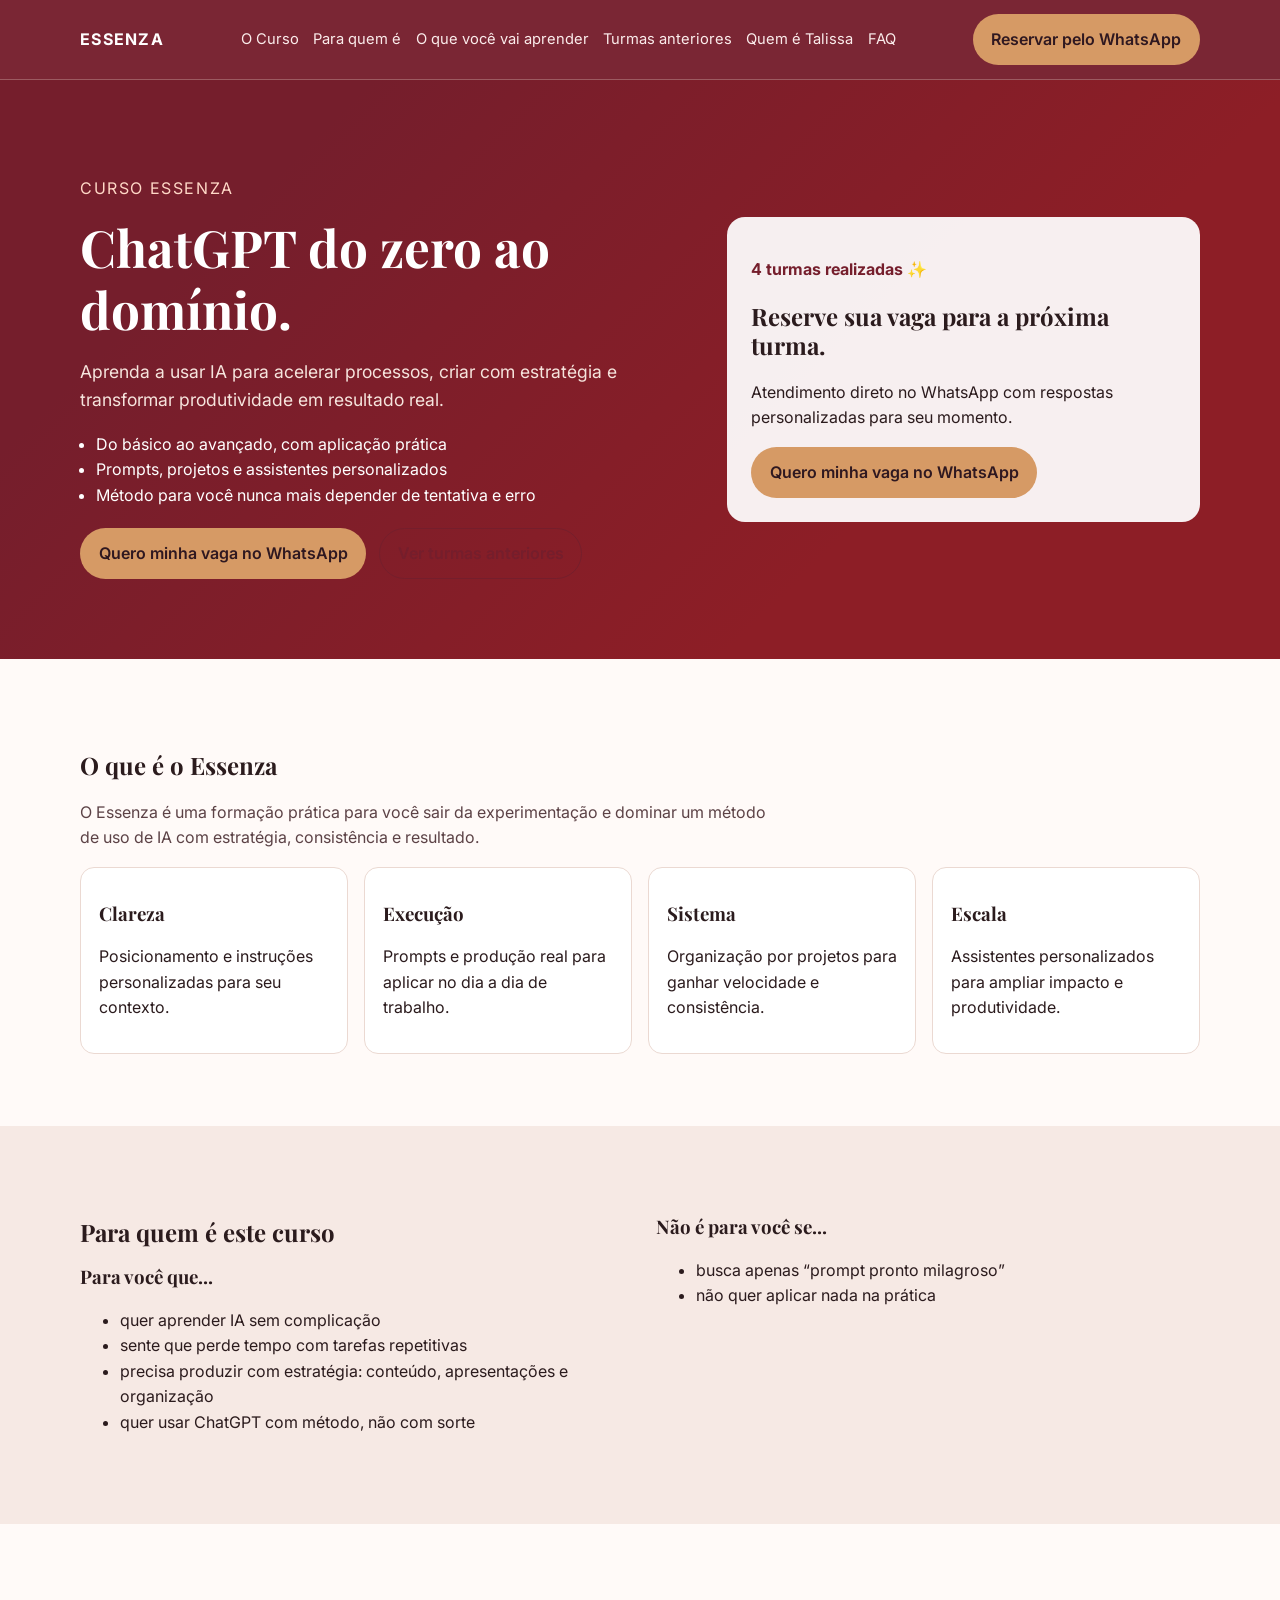
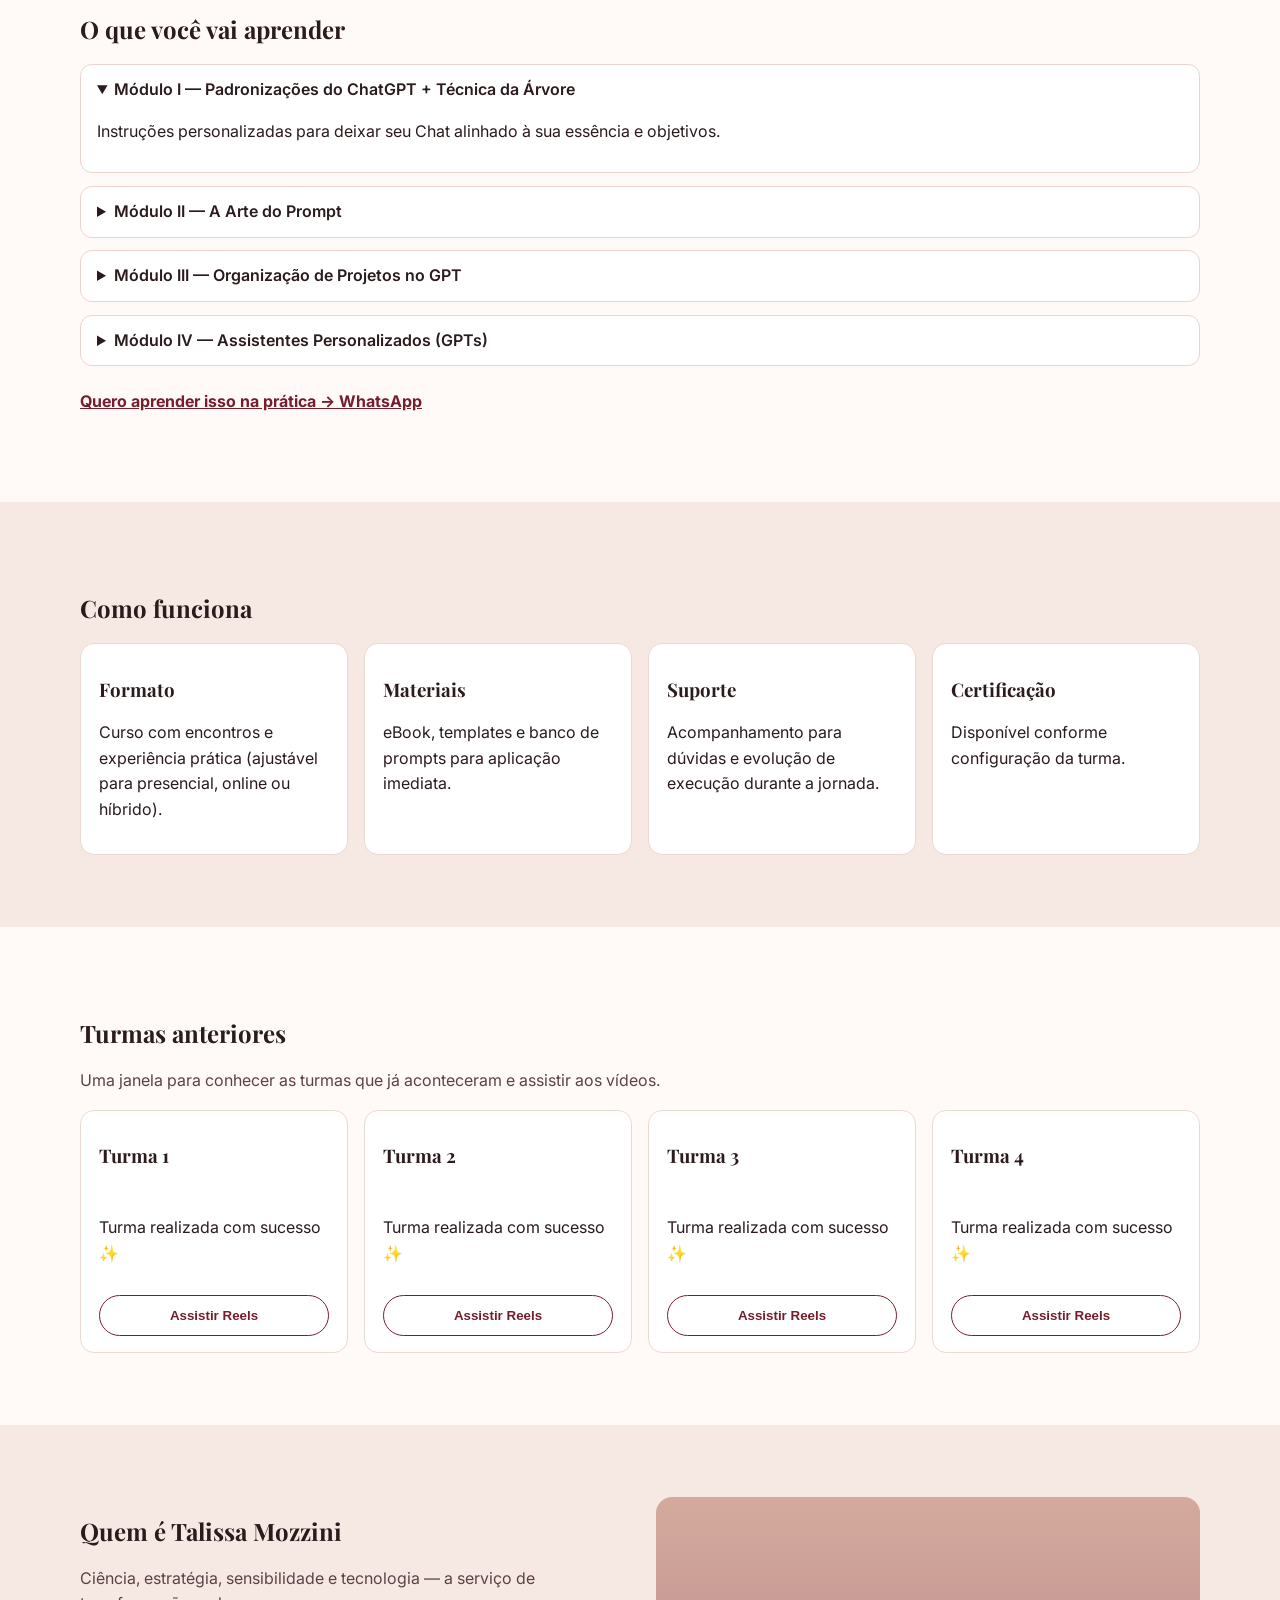
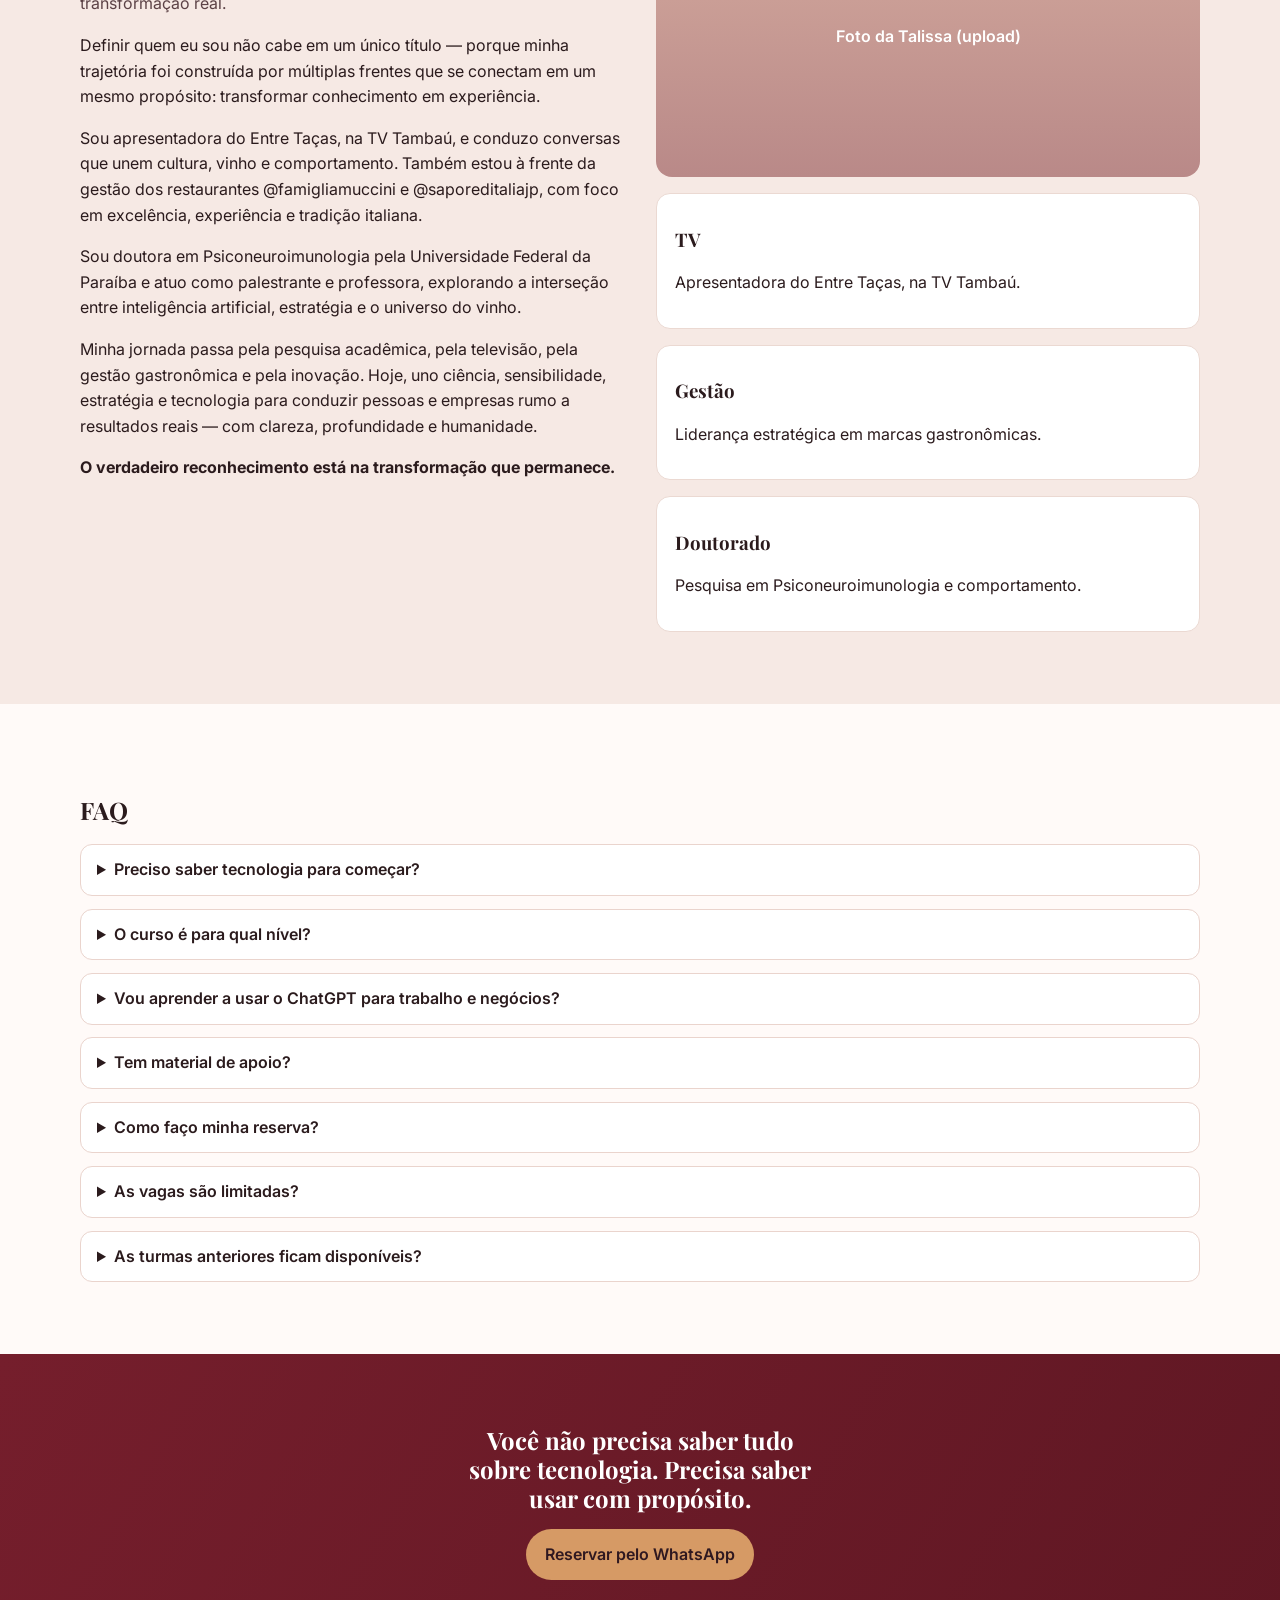
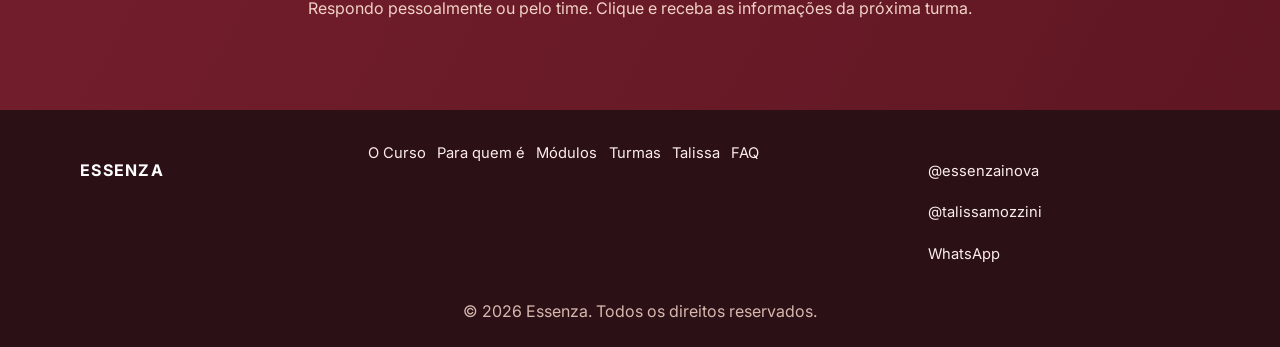
==== index.html @ c9b48395 "Create Essenza high-conversion landing page" ====
<!doctype html>
<html lang="pt-BR">
  <head>
    <meta charset="UTF-8" />
    <meta name="viewport" content="width=device-width, initial-scale=1.0" />
    <title>Curso Essenza | ChatGPT do zero ao domínio</title>
    <meta
      name="description"
      content="Aprenda ChatGPT do zero ao avançado com método Essenza: estratégia, processos e aplicação real. Reserve sua vaga pelo WhatsApp."
    />
    <meta property="og:title" content="Curso Essenza | ChatGPT do zero ao domínio" />
    <meta
      property="og:description"
      content="IA com método, estratégia e aplicação prática para produtividade real. Garanta sua vaga no WhatsApp."
    />
    <meta property="og:type" content="website" />
    <meta property="og:image" content="https://images.unsplash.com/photo-1455390582262-044cdead277a" />
    <meta property="og:locale" content="pt_BR" />
    <link rel="preconnect" href="https://fonts.googleapis.com" />
    <link rel="preconnect" href="https://fonts.gstatic.com" crossorigin />
    <link
      href="https://fonts.googleapis.com/css2?family=Inter:wght@400;500;600;700&family=Playfair+Display:wght@600;700&display=swap"
      rel="stylesheet"
    />
    <link rel="stylesheet" href="styles.css" />
    <script type="application/ld+json">
      {
        "@context": "https://schema.org",
        "@type": "FAQPage",
        "mainEntity": [
          {
            "@type": "Question",
            "name": "Preciso saber tecnologia para começar?",
            "acceptedAnswer": {
              "@type": "Answer",
              "text": "Não. O curso começa do zero e avança com método para quem quer aplicar IA com clareza."
            }
          },
          {
            "@type": "Question",
            "name": "O curso é para qual nível?",
            "acceptedAnswer": {
              "@type": "Answer",
              "text": "Do iniciante ao avançado. O foco é dominar processos de trabalho com ChatGPT e IA."
            }
          },
          {
            "@type": "Question",
            "name": "Vou aprender a usar o ChatGPT para trabalho e negócios?",
            "acceptedAnswer": {
              "@type": "Answer",
              "text": "Sim. Os módulos trazem aplicações práticas para produtividade, estratégia, organização e execução."
            }
          },
          {
            "@type": "Question",
            "name": "Tem material de apoio?",
            "acceptedAnswer": {
              "@type": "Answer",
              "text": "Sim. O curso inclui materiais como eBook, templates e banco de prompts (conforme edição da turma)."
            }
          },
          {
            "@type": "Question",
            "name": "Como faço minha reserva?",
            "acceptedAnswer": {
              "@type": "Answer",
              "text": "Clique em Reservar pelo WhatsApp e fale diretamente com o time para receber detalhes da próxima turma."
            }
          },
          {
            "@type": "Question",
            "name": "As vagas são limitadas?",
            "acceptedAnswer": {
              "@type": "Answer",
              "text": "As turmas trabalham com número limitado de vagas para garantir acompanhamento de qualidade."
            }
          },
          {
            "@type": "Question",
            "name": "As turmas anteriores ficam disponíveis?",
            "acceptedAnswer": {
              "@type": "Answer",
              "text": "Você pode conhecer as turmas anteriores pelos reels publicados no Instagram."
            }
          }
        ]
      }
    </script>
  </head>
  <body>
    <header class="site-header" id="top">
      <div class="container nav-wrap">
        <a href="#top" class="logo">ESSENZA</a>
        <button class="menu-toggle" aria-expanded="false" aria-controls="main-menu">☰</button>
        <nav id="main-menu" class="main-nav">
          <a href="#curso">O Curso</a>
          <a href="#publico">Para quem é</a>
          <a href="#modulos">O que você vai aprender</a>
          <a href="#turmas">Turmas anteriores</a>
          <a href="#talissa">Quem é Talissa</a>
          <a href="#faq">FAQ</a>
        </nav>
        <a
          class="btn btn-primary desktop-cta"
          data-event="cta_whatsapp_click_header"
          href="https://wa.me/83998850124"
          target="_blank"
          rel="noopener noreferrer"
          >Reservar pelo WhatsApp</a
        >
      </div>
    </header>

    <main>
      <section class="hero">
        <div class="container hero-grid">
          <div>
            <p class="eyebrow">Curso Essenza</p>
            <h1>ChatGPT do zero ao domínio.</h1>
            <p class="lead">
              Aprenda a usar IA para acelerar processos, criar com estratégia e transformar produtividade em
              resultado real.
            </p>
            <ul class="hero-bullets">
              <li>Do básico ao avançado, com aplicação prática</li>
              <li>Prompts, projetos e assistentes personalizados</li>
              <li>Método para você nunca mais depender de tentativa e erro</li>
            </ul>
            <div class="hero-actions">
              <a
                class="btn btn-primary"
                data-event="cta_whatsapp_click_hero"
                href="https://wa.me/83998850124"
                target="_blank"
                rel="noopener noreferrer"
                >Quero minha vaga no WhatsApp</a
              >
              <a class="btn btn-ghost" href="#turmas">Ver turmas anteriores</a>
            </div>
          </div>
          <aside class="cta-card">
            <p class="badge">4 turmas realizadas ✨</p>
            <h2>Reserve sua vaga para a próxima turma.</h2>
            <p>Atendimento direto no WhatsApp com respostas personalizadas para seu momento.</p>
            <a
              class="btn btn-primary"
              data-event="cta_whatsapp_click_hero"
              href="https://wa.me/83998850124"
              target="_blank"
              rel="noopener noreferrer"
              >Quero minha vaga no WhatsApp</a
            >
          </aside>
        </div>
      </section>

      <section id="curso" class="section">
        <div class="container">
          <h2>O que é o Essenza</h2>
          <p class="section-intro">
            O Essenza é uma formação prática para você sair da experimentação e dominar um método de uso de IA com
            estratégia, consistência e resultado.
          </p>
          <div class="card-grid four">
            <article class="card"><h3>Clareza</h3><p>Posicionamento e instruções personalizadas para seu contexto.</p></article>
            <article class="card"><h3>Execução</h3><p>Prompts e produção real para aplicar no dia a dia de trabalho.</p></article>
            <article class="card"><h3>Sistema</h3><p>Organização por projetos para ganhar velocidade e consistência.</p></article>
            <article class="card"><h3>Escala</h3><p>Assistentes personalizados para ampliar impacto e produtividade.</p></article>
          </div>
        </div>
      </section>

      <section id="publico" class="section alt">
        <div class="container two-col">
          <div>
            <h2>Para quem é este curso</h2>
            <h3>Para você que...</h3>
            <ul>
              <li>quer aprender IA sem complicação</li>
              <li>sente que perde tempo com tarefas repetitivas</li>
              <li>precisa produzir com estratégia: conteúdo, apresentações e organização</li>
              <li>quer usar ChatGPT com método, não com sorte</li>
            </ul>
          </div>
          <div>
            <h3>Não é para você se...</h3>
            <ul>
              <li>busca apenas “prompt pronto milagroso”</li>
              <li>não quer aplicar nada na prática</li>
            </ul>
          </div>
        </div>
      </section>

      <section id="modulos" class="section">
        <div class="container">
          <h2>O que você vai aprender</h2>
          <div class="accordion-grid">
            <details open>
              <summary>Módulo I — Padronizações do ChatGPT + Técnica da Árvore</summary>
              <p>Instruções personalizadas para deixar seu Chat alinhado à sua essência e objetivos.</p>
            </details>
            <details>
              <summary>Módulo II — A Arte do Prompt</summary>
              <p>Regra de Ouro, estrutura Contexto + Comando + Objetivo, técnica P.R.O.M.P.T e banco de prompts.</p>
            </details>
            <details>
              <summary>Módulo III — Organização de Projetos no GPT</summary>
              <p>Técnica P.A.C.T.O para separar conversas por área e ganhar consistência com velocidade.</p>
            </details>
            <details>
              <summary>Módulo IV — Assistentes Personalizados (GPTs)</summary>
              <p>Criação de assistentes por função com instruções prontas e testes práticos.</p>
            </details>
          </div>
          <p class="mini-cta">
            <a
              data-event="cta_whatsapp_click_hero"
              href="https://wa.me/83998850124"
              target="_blank"
              rel="noopener noreferrer"
              >Quero aprender isso na prática → WhatsApp</a
            >
          </p>
        </div>
      </section>

      <section id="funciona" class="section alt">
        <div class="container">
          <h2>Como funciona</h2>
          <div class="card-grid four">
            <article class="card"><h3>Formato</h3><p>Curso com encontros e experiência prática (ajustável para presencial, online ou híbrido).</p></article>
            <article class="card"><h3>Materiais</h3><p>eBook, templates e banco de prompts para aplicação imediata.</p></article>
            <article class="card"><h3>Suporte</h3><p>Acompanhamento para dúvidas e evolução de execução durante a jornada.</p></article>
            <article class="card"><h3>Certificação</h3><p>Disponível conforme configuração da turma.</p></article>
          </div>
        </div>
      </section>

      <section id="turmas" class="section">
        <div class="container">
          <h2>Turmas anteriores</h2>
          <p class="section-intro">Uma janela para conhecer as turmas que já aconteceram e assistir aos vídeos.</p>
          <div class="card-grid turmas-grid">
            <article class="card turma-card" data-turma="1" data-link="https://www.instagram.com/reel/DN3nSGk3meo/">
              <h3>Turma 1</h3>
              <p>Turma realizada com sucesso ✨</p>
              <button class="btn btn-ghost reel-btn">Assistir Reels</button>
            </article>
            <article class="card turma-card" data-turma="2" data-link="https://www.instagram.com/reel/DN1PAd53guv/">
              <h3>Turma 2</h3>
              <p>Turma realizada com sucesso ✨</p>
              <button class="btn btn-ghost reel-btn">Assistir Reels</button>
            </article>
            <article class="card turma-card" data-turma="3" data-link="https://www.instagram.com/reel/DPROeJ9DXEi/">
              <h3>Turma 3</h3>
              <p>Turma realizada com sucesso ✨</p>
              <button class="btn btn-ghost reel-btn">Assistir Reels</button>
            </article>
            <article class="card turma-card" data-turma="4" data-link="https://www.instagram.com/reel/DRuoejBiVQZ/">
              <h3>Turma 4</h3>
              <p>Turma realizada com sucesso ✨</p>
              <button class="btn btn-ghost reel-btn">Assistir Reels</button>
            </article>
          </div>
        </div>
      </section>

      <section id="talissa" class="section alt">
        <div class="container two-col talissa-grid">
          <div>
            <h2>Quem é Talissa Mozzini</h2>
            <p class="section-intro">Ciência, estratégia, sensibilidade e tecnologia — a serviço de transformação real.</p>
            <p>
              Definir quem eu sou não cabe em um único título — porque minha trajetória foi construída por múltiplas
              frentes que se conectam em um mesmo propósito: transformar conhecimento em experiência.
            </p>
            <p>
              Sou apresentadora do Entre Taças, na TV Tambaú, e conduzo conversas que unem cultura, vinho e
              comportamento. Também estou à frente da gestão dos restaurantes @famigliamuccini e @saporeditaliajp,
              com foco em excelência, experiência e tradição italiana.
            </p>
            <p>
              Sou doutora em Psiconeuroimunologia pela Universidade Federal da Paraíba e atuo como palestrante e
              professora, explorando a interseção entre inteligência artificial, estratégia e o universo do vinho.
            </p>
            <p>
              Minha jornada passa pela pesquisa acadêmica, pela televisão, pela gestão gastronômica e pela inovação.
              Hoje, uno ciência, sensibilidade, estratégia e tecnologia para conduzir pessoas e empresas rumo a
              resultados reais — com clareza, profundidade e humanidade.
            </p>
            <p><strong>O verdadeiro reconhecimento está na transformação que permanece.</strong></p>
          </div>
          <aside>
            <div class="talissa-photo">Foto da Talissa (upload)</div>
            <div class="card-grid credentials">
              <article class="card"><h3>TV</h3><p>Apresentadora do Entre Taças, na TV Tambaú.</p></article>
              <article class="card"><h3>Gestão</h3><p>Liderança estratégica em marcas gastronômicas.</p></article>
              <article class="card"><h3>Doutorado</h3><p>Pesquisa em Psiconeuroimunologia e comportamento.</p></article>
            </div>
          </aside>
        </div>
      </section>

      <section id="faq" class="section">
        <div class="container">
          <h2>FAQ</h2>
          <div class="accordion-grid">
            <details><summary>Preciso saber tecnologia para começar?</summary><p>Não. O curso começa do zero e avança com método.</p></details>
            <details><summary>O curso é para qual nível?</summary><p>Do iniciante ao avançado, com aplicação prática.</p></details>
            <details><summary>Vou aprender a usar o ChatGPT para trabalho e negócios?</summary><p>Sim. A proposta é dominar processos aplicáveis ao seu contexto profissional.</p></details>
            <details><summary>Tem material de apoio?</summary><p>Sim, com eBook, templates e banco de prompts.</p></details>
            <details><summary>Como faço minha reserva?</summary><p>Clique no botão de WhatsApp e fale diretamente com o time.</p></details>
            <details><summary>As vagas são limitadas?</summary><p>Sim, para manter a qualidade de acompanhamento.</p></details>
            <details><summary>As turmas anteriores ficam disponíveis?</summary><p>Você pode assistir aos reels das turmas anteriores na seção acima.</p></details>
          </div>
        </div>
      </section>

      <section class="section final-cta">
        <div class="container">
          <h2>Você não precisa saber tudo sobre tecnologia. Precisa saber usar com propósito.</h2>
          <a
            class="btn btn-primary"
            data-event="cta_whatsapp_click_final"
            href="https://wa.me/83998850124"
            target="_blank"
            rel="noopener noreferrer"
            >Reservar pelo WhatsApp</a
          >
          <p>Respondo pessoalmente ou pelo time. Clique e receba as informações da próxima turma.</p>
        </div>
      </section>
    </main>

    <footer class="site-footer">
      <div class="container footer-grid">
        <p class="logo">ESSENZA</p>
        <nav>
          <a href="#curso">O Curso</a>
          <a href="#publico">Para quem é</a>
          <a href="#modulos">Módulos</a>
          <a href="#turmas">Turmas</a>
          <a href="#talissa">Talissa</a>
          <a href="#faq">FAQ</a>
        </nav>
        <div>
          <p><a href="https://www.instagram.com/essenzainova" target="_blank" rel="noopener noreferrer">@essenzainova</a></p>
          <p><a href="https://www.instagram.com/talissamozzini" target="_blank" rel="noopener noreferrer">@talissamozzini</a></p>
          <p><a href="https://wa.me/83998850124" target="_blank" rel="noopener noreferrer">WhatsApp</a></p>
        </div>
      </div>
      <p class="copyright">© <span id="year"></span> Essenza. Todos os direitos reservados.</p>
    </footer>

    <a
      class="btn btn-primary mobile-fixed-cta"
      data-event="cta_whatsapp_click_header"
      href="https://wa.me/83998850124"
      target="_blank"
      rel="noopener noreferrer"
      >Quero minha vaga no WhatsApp</a
    >

    <dialog id="reel-modal">
      <button class="close-modal" aria-label="Fechar">×</button>
      <h3 id="modal-title">Assistir Reels</h3>
      <iframe id="reel-frame" title="Reel do Instagram" loading="lazy" referrerpolicy="origin"></iframe>
      <p>
        Se o vídeo não carregar, abra no Instagram:
        <a id="reel-link" href="#" target="_blank" rel="noopener noreferrer">abrir reel</a>
      </p>
    </dialog>

    <script src="script.js"></script>
  </body>
</html>
---- styles.css ----
:root {
  --bordo: #751e2c;
  --bordo-dark: #8d1e26;
  --nude: #ecd2ca;
  --rose: #b98988;
  --gold: #d69a65;
  --text: #2b1b1d;
  --surface: #fffaf8;
}

* { box-sizing: border-box; }
html { scroll-behavior: smooth; }
body {
  margin: 0;
  font-family: Inter, system-ui, sans-serif;
  color: var(--text);
  background: var(--surface);
  line-height: 1.6;
}
h1,h2,h3 { font-family: "Playfair Display", serif; line-height: 1.2; }
.container { width: min(1120px, 92vw); margin-inline: auto; }
.section { padding: 4.5rem 0; }
.section.alt { background: #f6e9e4; }
.section-intro { max-width: 70ch; color: #5c4246; }

.site-header {
  position: sticky; top: 0; z-index: 20;
  background: rgba(117, 30, 44, 0.96);
  backdrop-filter: blur(6px);
  border-bottom: 1px solid rgba(236, 210, 202, 0.3);
}
.nav-wrap { display: flex; align-items: center; gap: 1rem; padding: 0.85rem 0; }
.logo { color: #fff; font-weight: 700; text-decoration: none; letter-spacing: 0.08em; }
.main-nav { display: flex; gap: 0.9rem; flex: 1; justify-content: center; }
.main-nav a, .site-footer a { color: #fbeceb; text-decoration: none; font-size: 0.92rem; }
.main-nav a:hover, .site-footer a:hover { color: #fff; }
.menu-toggle { display:none; margin-left:auto; background:none; color:#fff; border:1px solid #fbeceb; border-radius:8px; }

.btn {
  display: inline-flex; align-items: center; justify-content: center;
  padding: 0.75rem 1.1rem; border-radius: 999px; border: 1px solid transparent;
  text-decoration: none; font-weight: 600; cursor: pointer;
}
.btn-primary { background: var(--gold); color: #2f1820; }
.btn-primary:hover { background: #ebb88a; }
.btn-ghost { border-color: var(--bordo); color: var(--bordo); background: transparent; }
.btn-ghost:hover { background: #f8e9e3; }

.hero {
  background: linear-gradient(135deg, var(--bordo) 20%, var(--bordo-dark) 70%);
  color: #fff;
  padding: 5rem 0;
}
.eyebrow { text-transform: uppercase; letter-spacing: 0.1em; color: #ffd8c7; }
.hero-grid { display: grid; grid-template-columns: 1.3fr 1fr; gap: 2rem; align-items: center; }
.hero h1 { font-size: clamp(2rem, 4vw, 3.2rem); margin: 0 0 1rem; }
.lead { font-size: 1.1rem; color: #f6e4dd; max-width: 60ch; }
.hero-bullets { padding-left: 1rem; }
.hero-actions { display: flex; gap: 0.8rem; flex-wrap: wrap; margin-top: 1.2rem; }
.cta-card { background: rgba(255,255,255,0.93); color: var(--text); padding: 1.5rem; border-radius: 18px; }
.badge { color: var(--bordo); font-weight: 700; }

.card-grid { display: grid; gap: 1rem; grid-template-columns: repeat(2, minmax(0, 1fr)); }
.card-grid.four { grid-template-columns: repeat(4, minmax(0, 1fr)); }
.card {
  background: #fff; border: 1px solid #ebd9d2;
  border-radius: 14px; padding: 1rem 1.1rem;
}
.two-col { display: grid; grid-template-columns: 1fr 1fr; gap: 2rem; }
.accordion-grid { display: grid; gap: 0.8rem; }
details { background: #fff; border: 1px solid #ead4cd; border-radius: 12px; padding: 0.75rem 1rem; }
summary { cursor: pointer; font-weight: 600; }
.mini-cta { margin-top: 1.4rem; }
.mini-cta a { color: var(--bordo); font-weight: 700; }

.turmas-grid { grid-template-columns: repeat(4, minmax(0, 1fr)); }
.turma-card { display: flex; flex-direction: column; gap: 0.8rem; }
.talissa-grid { align-items: start; }
.talissa-photo {
  min-height: 280px;
  border-radius: 16px;
  background: linear-gradient(180deg, #d4aa9e, #b98988);
  color: #fff;
  display: grid;
  place-items: center;
  font-weight: 600;
  margin-bottom: 1rem;
}
.credentials { grid-template-columns: 1fr; }

.final-cta {
  background: linear-gradient(120deg, var(--bordo), #5f1723);
  color: #fff;
  text-align: center;
}
.final-cta h2 { max-width: 24ch; margin: 0 auto 1rem; }
.final-cta p { color: #f2d2c6; }

.site-footer { background: #2b1016; color: #fbeceb; padding-top: 2rem; }
.footer-grid { display: grid; gap: 1rem; grid-template-columns: 1fr 2fr 1fr; align-items: start; }
.footer-grid nav { display: flex; flex-wrap: wrap; gap: 0.7rem; }
.copyright { margin: 0; text-align: center; padding: 1rem 0 1.4rem; color: #d7b8ae; }

.mobile-fixed-cta {
  position: fixed;
  left: 0.8rem;
  right: 0.8rem;
  bottom: 0.8rem;
  z-index: 40;
  display: none;
}

dialog {
  border: none; border-radius: 14px; width: min(760px, 92vw); padding: 1rem;
}
#reel-frame { width: 100%; min-height: 420px; border: none; border-radius: 10px; background: #f5f5f5; }
.close-modal { float: right; border: none; background: #eee; border-radius: 50%; width: 2rem; height: 2rem; }

@media (max-width: 980px) {
  .main-nav {
    position: absolute; top: 100%; left: 0; right: 0;
    background: var(--bordo); padding: 1rem;
    display: none; flex-direction: column;
  }
  .main-nav.open { display: flex; }
  .menu-toggle { display: inline-flex; }
  .desktop-cta { display: none; }
  .hero-grid, .two-col, .turmas-grid, .card-grid.four, .card-grid { grid-template-columns: 1fr; }
  .footer-grid { grid-template-columns: 1fr; }
  .mobile-fixed-cta { display: inline-flex; }
  body { padding-bottom: 5rem; }
}
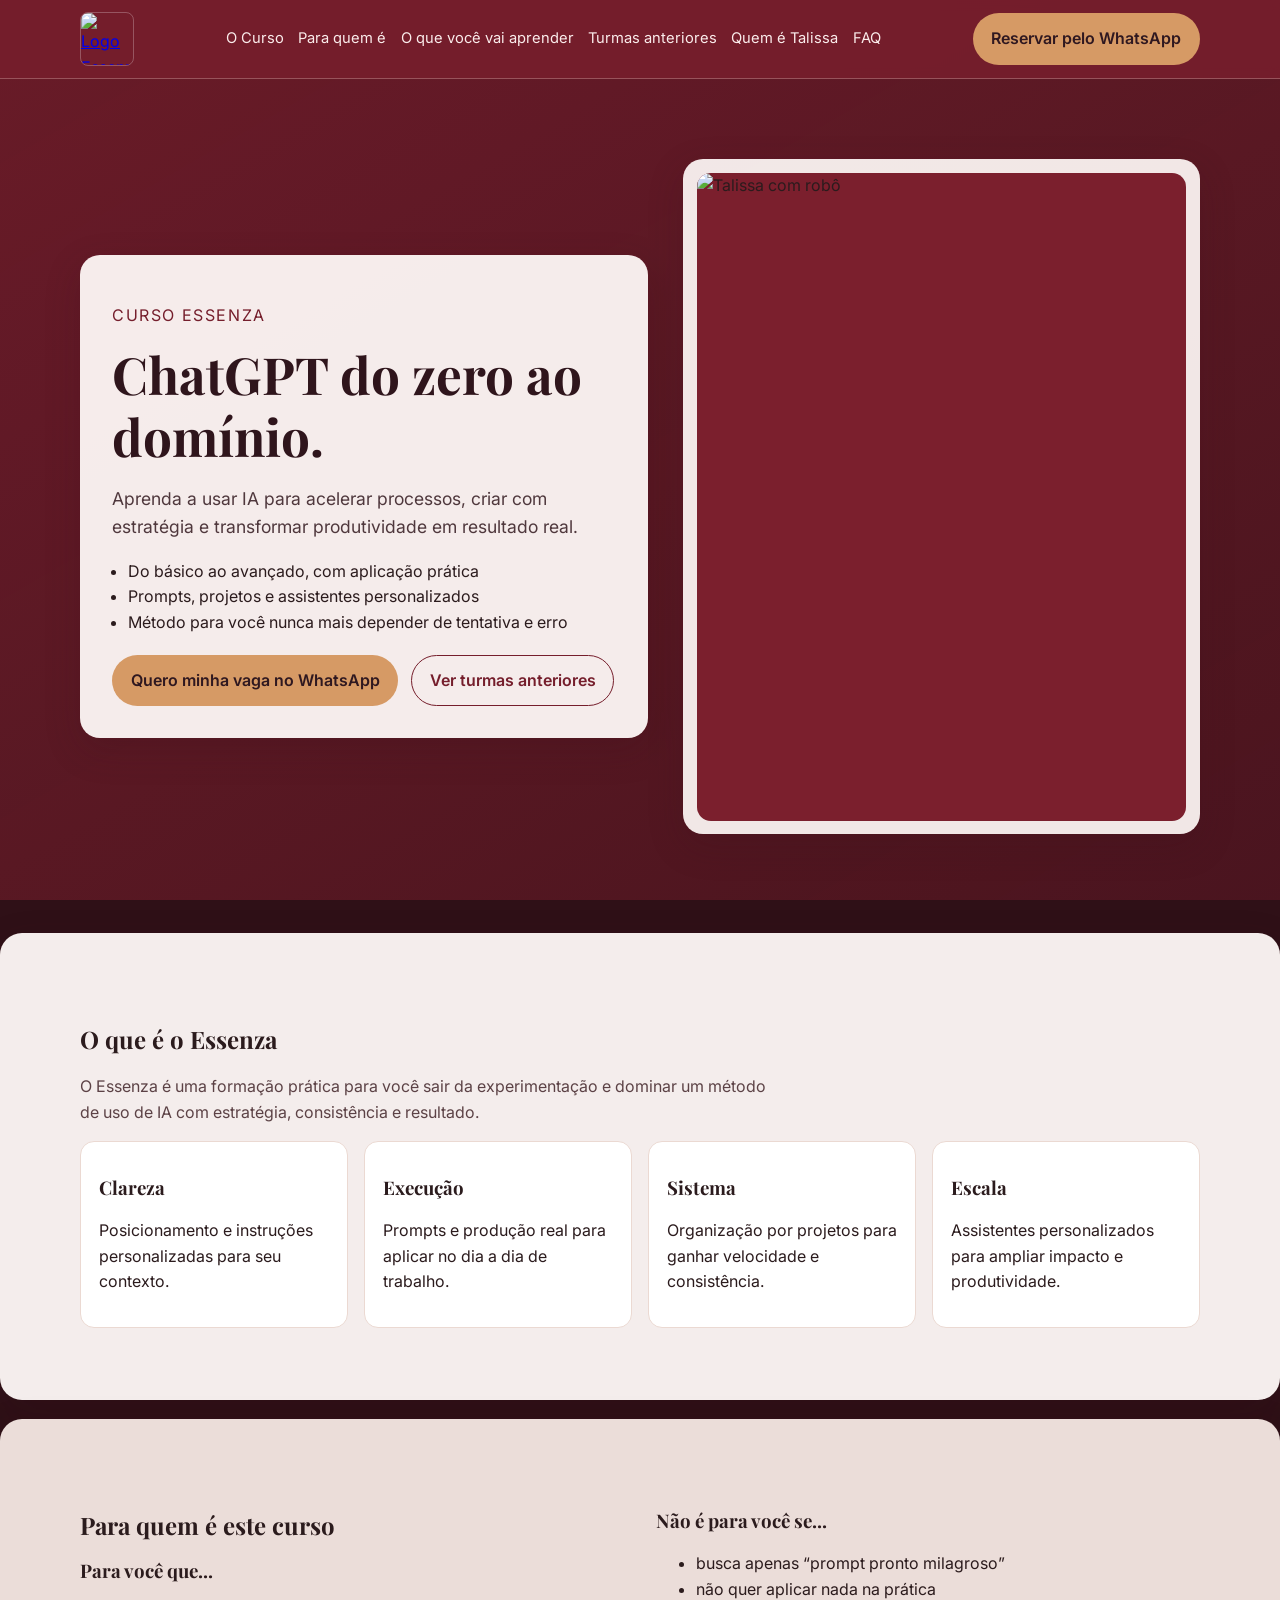
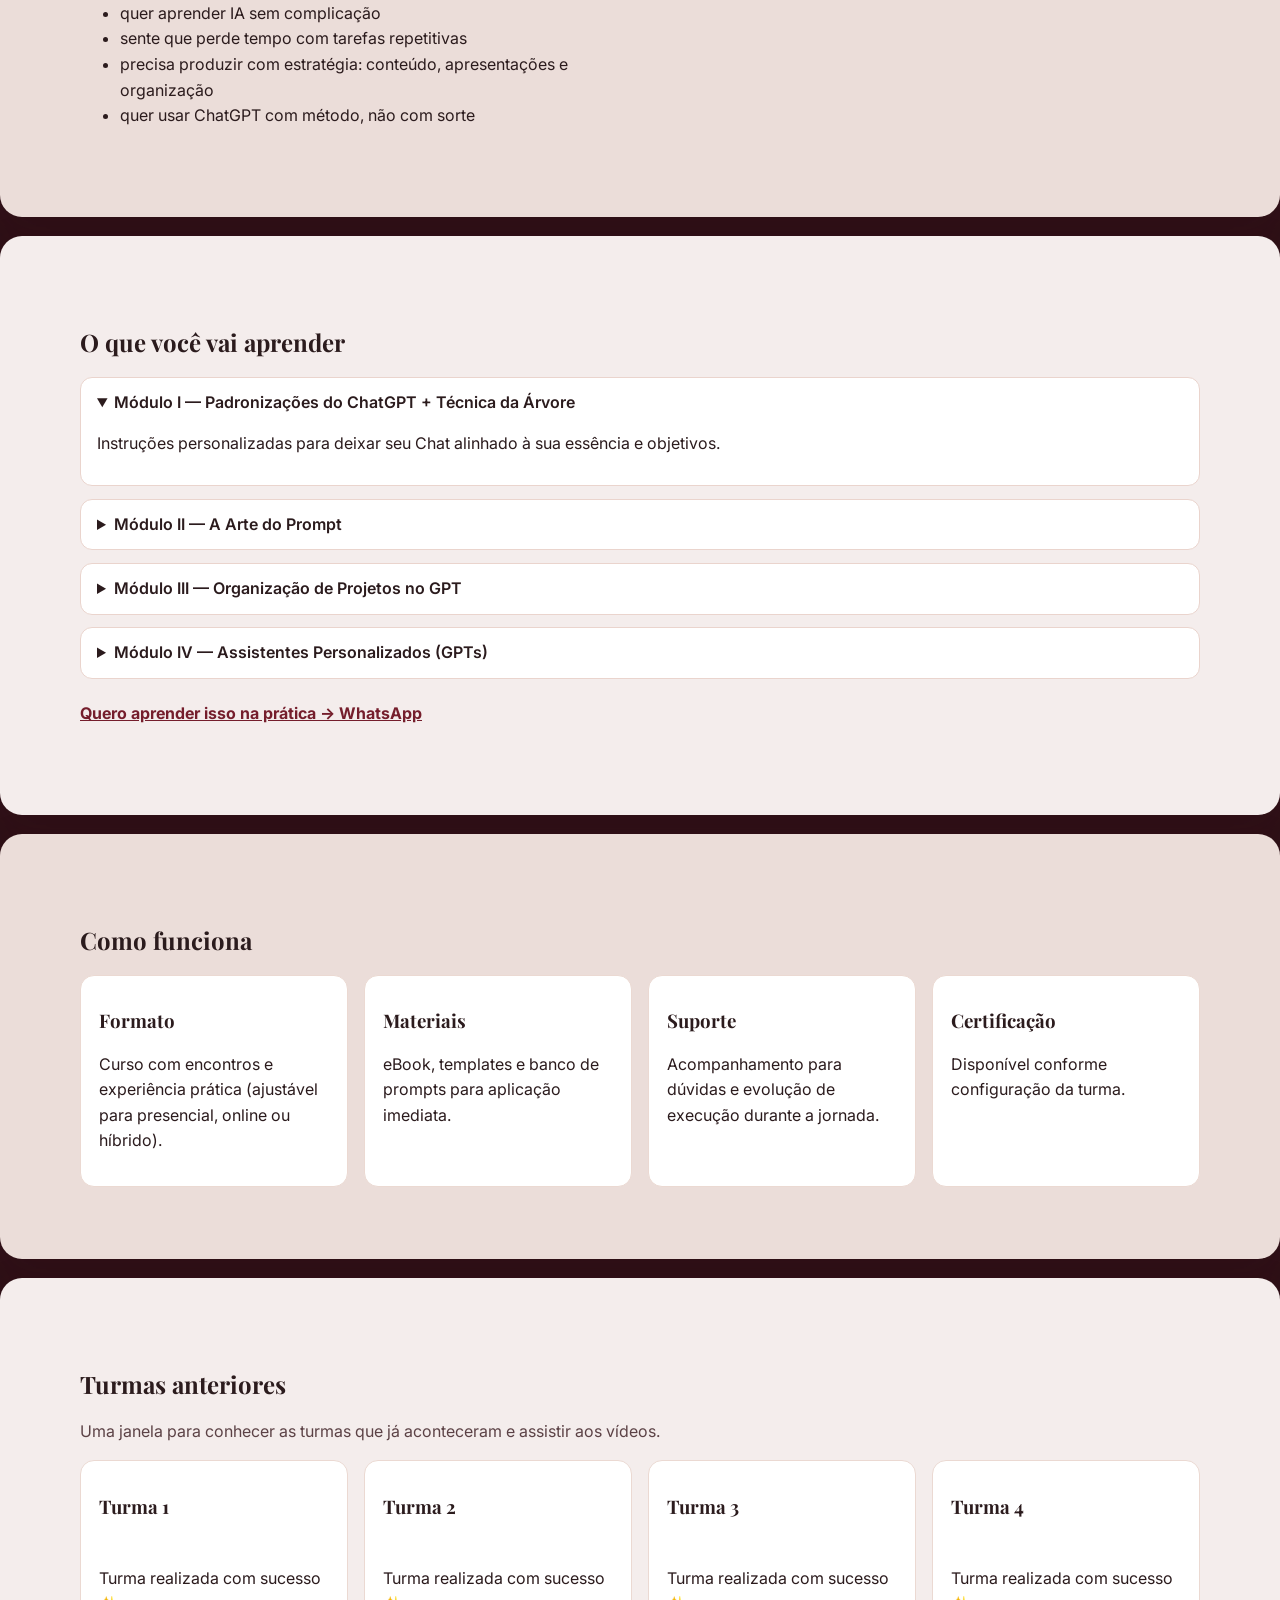
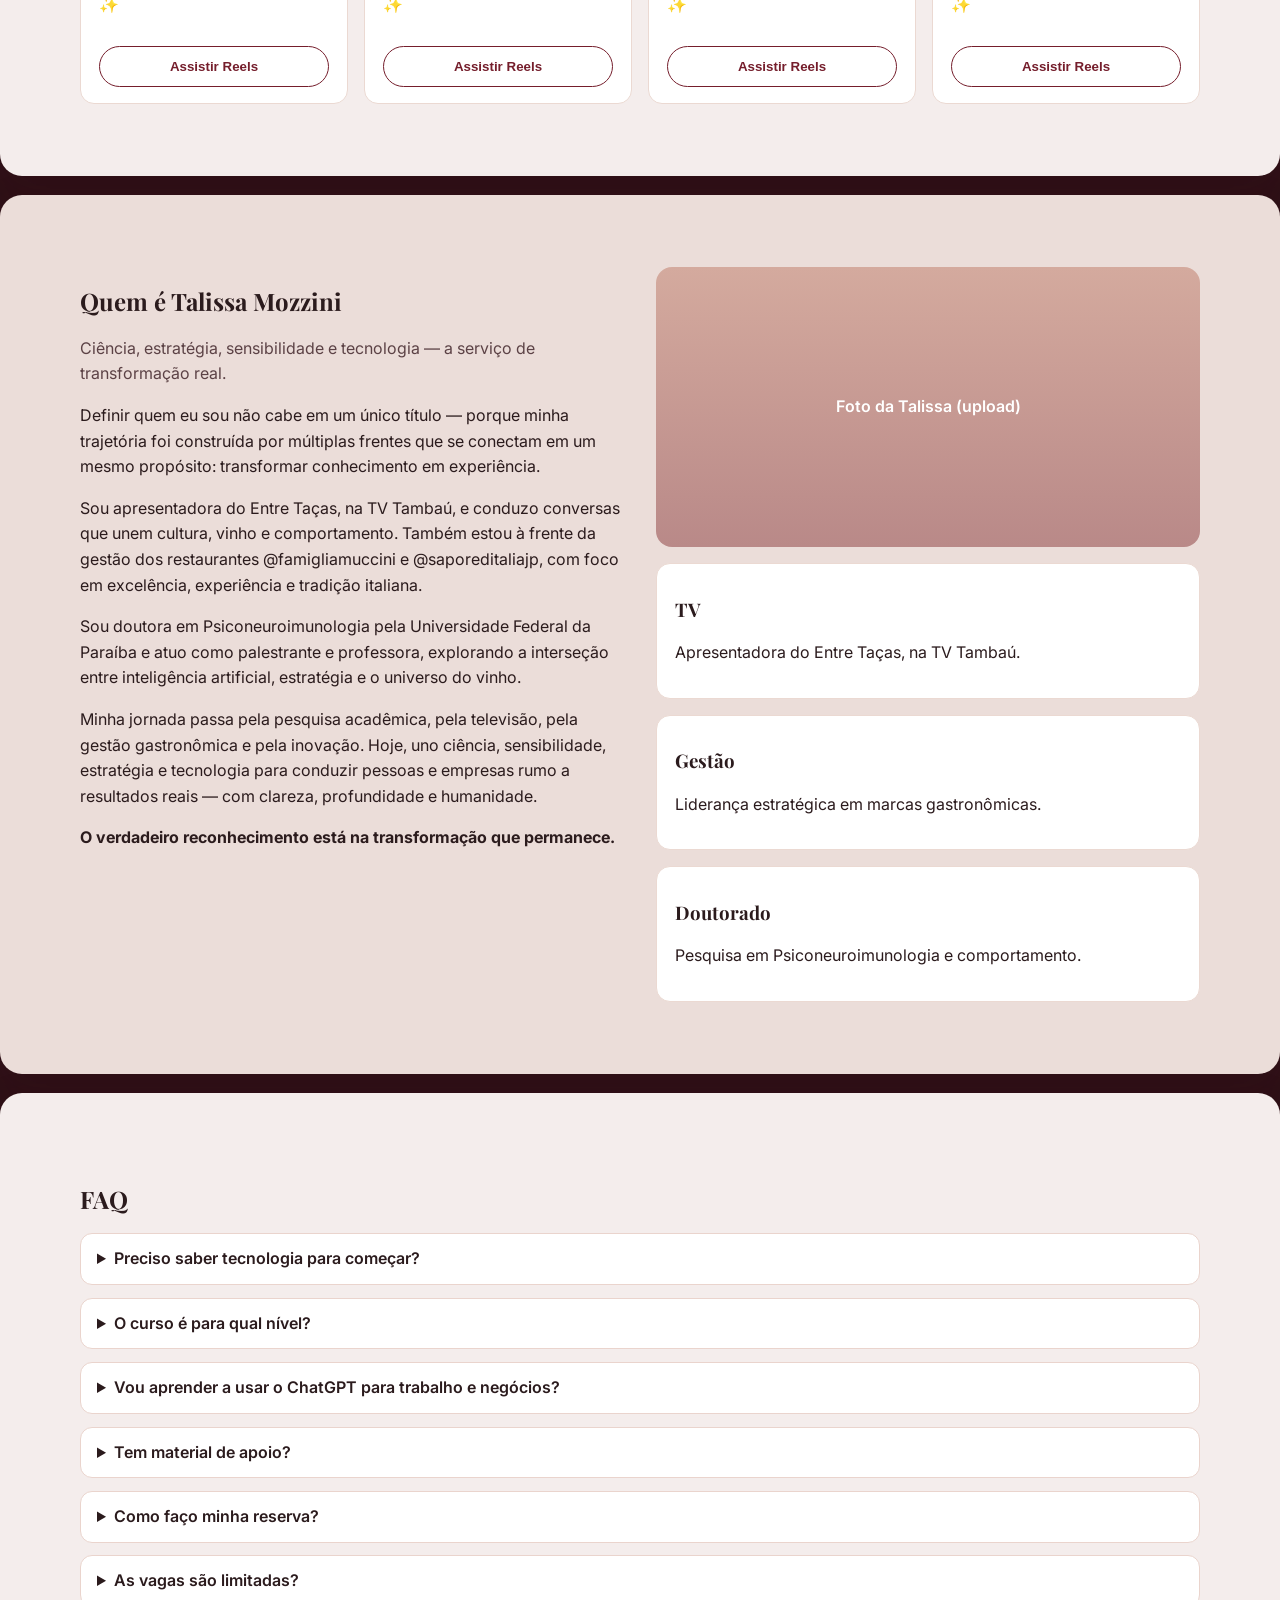
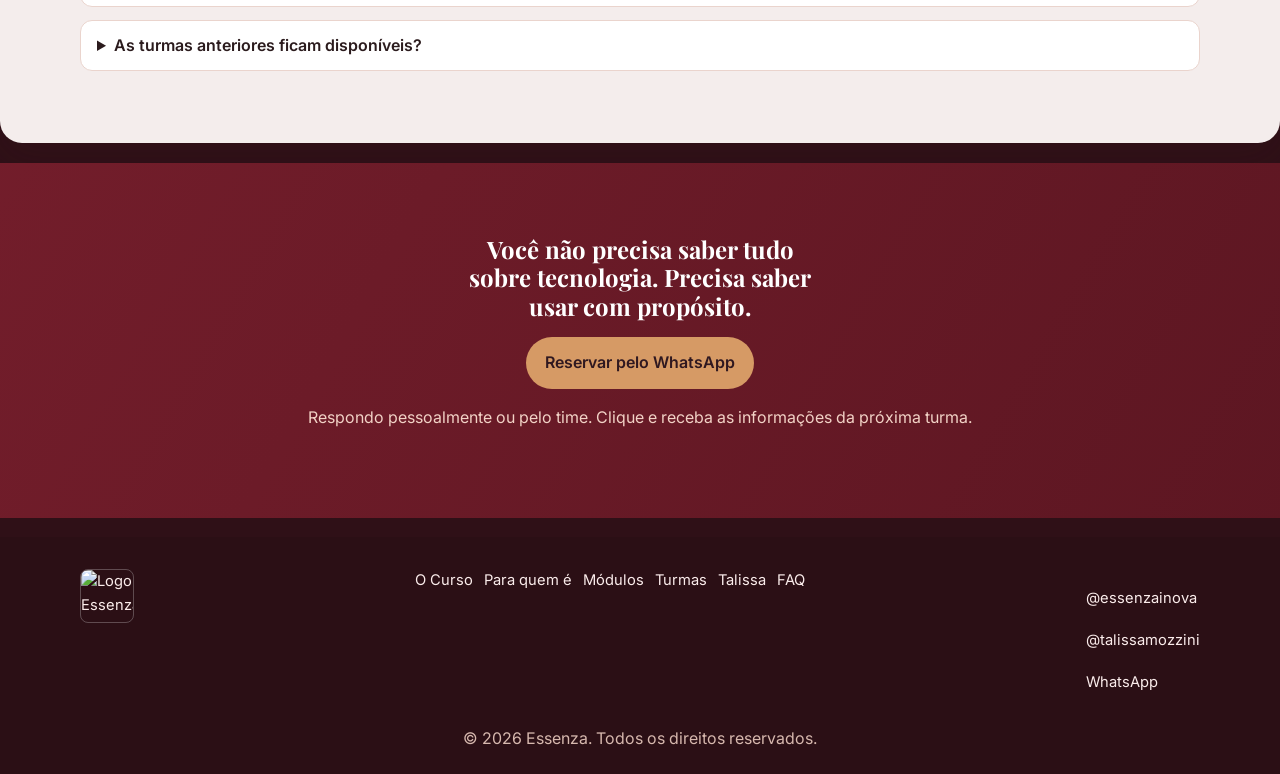
==== commit 52d20169: "Reposition Essenza assets in header, footer, and hero layout" ====
--- a/index.html
+++ b/index.html
@@ -91,7 +91,9 @@
   <body>
     <header class="site-header" id="top">
       <div class="container nav-wrap">
-        <a href="#top" class="logo">ESSENZA</a>
+        <a href="#top" class="logo-link" aria-label="Essenza">
+          <img class="logo-image" src="essenza (1).webp" alt="Logo Essenza" />
+        </a>
         <button class="menu-toggle" aria-expanded="false" aria-controls="main-menu">☰</button>
         <nav id="main-menu" class="main-nav">
           <a href="#curso">O Curso</a>
@@ -115,7 +117,7 @@
     <main>
       <section class="hero">
         <div class="container hero-grid">
-          <div>
+          <div class="hero-content">
             <p class="eyebrow">Curso Essenza</p>
             <h1>ChatGPT do zero ao domínio.</h1>
             <p class="lead">
@@ -139,23 +141,13 @@
               <a class="btn btn-ghost" href="#turmas">Ver turmas anteriores</a>
             </div>
           </div>
-          <aside class="cta-card">
-            <p class="badge">4 turmas realizadas ✨</p>
-            <h2>Reserve sua vaga para a próxima turma.</h2>
-            <p>Atendimento direto no WhatsApp com respostas personalizadas para seu momento.</p>
-            <a
-              class="btn btn-primary"
-              data-event="cta_whatsapp_click_hero"
-              href="https://wa.me/83998850124"
-              target="_blank"
-              rel="noopener noreferrer"
-              >Quero minha vaga no WhatsApp</a
-            >
+          <aside class="hero-image-card">
+            <img src="hero-talissa-robo.webp" alt="Talissa com robô" loading="eager" />
           </aside>
         </div>
       </section>
 
-      <section id="curso" class="section">
+      <section id="curso" class="section panel">
         <div class="container">
           <h2>O que é o Essenza</h2>
           <p class="section-intro">
@@ -171,7 +163,7 @@
         </div>
       </section>
 
-      <section id="publico" class="section alt">
+      <section id="publico" class="section panel alt">
         <div class="container two-col">
           <div>
             <h2>Para quem é este curso</h2>
@@ -193,7 +185,7 @@
         </div>
       </section>
 
-      <section id="modulos" class="section">
+      <section id="modulos" class="section panel">
         <div class="container">
           <h2>O que você vai aprender</h2>
           <div class="accordion-grid">
@@ -226,7 +218,7 @@
         </div>
       </section>
 
-      <section id="funciona" class="section alt">
+      <section id="funciona" class="section panel alt">
         <div class="container">
           <h2>Como funciona</h2>
           <div class="card-grid four">
@@ -238,7 +230,7 @@
         </div>
       </section>
 
-      <section id="turmas" class="section">
+      <section id="turmas" class="section panel">
         <div class="container">
           <h2>Turmas anteriores</h2>
           <p class="section-intro">Uma janela para conhecer as turmas que já aconteceram e assistir aos vídeos.</p>
@@ -267,7 +259,7 @@
         </div>
       </section>
 
-      <section id="talissa" class="section alt">
+      <section id="talissa" class="section panel alt">
         <div class="container two-col talissa-grid">
           <div>
             <h2>Quem é Talissa Mozzini</h2>
@@ -303,7 +295,7 @@
         </div>
       </section>
 
-      <section id="faq" class="section">
+      <section id="faq" class="section panel">
         <div class="container">
           <h2>FAQ</h2>
           <div class="accordion-grid">
@@ -336,7 +328,9 @@
 
     <footer class="site-footer">
       <div class="container footer-grid">
-        <p class="logo">ESSENZA</p>
+        <a href="#top" class="logo-link" aria-label="Essenza">
+          <img class="logo-image" src="essenza (1).webp" alt="Logo Essenza" />
+        </a>
         <nav>
           <a href="#curso">O Curso</a>
           <a href="#publico">Para quem é</a>
--- a/styles.css
+++ b/styles.css
@@ -5,7 +5,6 @@
   --rose: #b98988;
   --gold: #d69a65;
   --text: #2b1b1d;
-  --surface: #fffaf8;
 }
 
 * { box-sizing: border-box; }
@@ -14,14 +13,36 @@
   margin: 0;
   font-family: Inter, system-ui, sans-serif;
   color: var(--text);
-  background: var(--surface);
   line-height: 1.6;
+  position: relative;
+  background-color: #2f1017;
 }
+body::before {
+  content: "";
+  position: fixed;
+  inset: 0;
+  background: url('fundo-essenza.webp') center center / cover no-repeat;
+  z-index: -2;
+}
+body::after {
+  content: "";
+  position: fixed;
+  inset: 0;
+  background: linear-gradient(150deg, rgba(117, 30, 44, 0.84), rgba(82, 22, 33, 0.78));
+  z-index: -1;
+}
+
 h1,h2,h3 { font-family: "Playfair Display", serif; line-height: 1.2; }
 .container { width: min(1120px, 92vw); margin-inline: auto; }
 .section { padding: 4.5rem 0; }
-.section.alt { background: #f6e9e4; }
 .section-intro { max-width: 70ch; color: #5c4246; }
+.panel {
+  background: rgba(255, 250, 248, 0.95);
+  margin: 1.2rem auto;
+  border-radius: 22px;
+  box-shadow: 0 14px 38px rgba(50, 19, 27, 0.2);
+}
+.panel.alt { background: rgba(246, 233, 228, 0.95); }
 
 .site-header {
   position: sticky; top: 0; z-index: 20;
@@ -29,8 +50,15 @@
   backdrop-filter: blur(6px);
   border-bottom: 1px solid rgba(236, 210, 202, 0.3);
 }
-.nav-wrap { display: flex; align-items: center; gap: 1rem; padding: 0.85rem 0; }
-.logo { color: #fff; font-weight: 700; text-decoration: none; letter-spacing: 0.08em; }
+.nav-wrap { display: flex; align-items: center; gap: 1rem; padding: 0.75rem 0; }
+.logo-link { display: inline-flex; align-items: center; }
+.logo-image {
+  height: 54px;
+  width: 54px;
+  object-fit: cover;
+  border-radius: 8px;
+  border: 1px solid rgba(255, 255, 255, 0.25);
+}
 .main-nav { display: flex; gap: 0.9rem; flex: 1; justify-content: center; }
 .main-nav a, .site-footer a { color: #fbeceb; text-decoration: none; font-size: 0.92rem; }
 .main-nav a:hover, .site-footer a:hover { color: #fff; }
@@ -46,19 +74,33 @@
 .btn-ghost { border-color: var(--bordo); color: var(--bordo); background: transparent; }
 .btn-ghost:hover { background: #f8e9e3; }
 
-.hero {
-  background: linear-gradient(135deg, var(--bordo) 20%, var(--bordo-dark) 70%);
-  color: #fff;
-  padding: 5rem 0;
+.hero { padding: 5rem 0; }
+.hero-grid { display: grid; grid-template-columns: 1.1fr 1fr; gap: 2.2rem; align-items: center; }
+.hero-content {
+  background: rgba(255, 250, 248, 0.94);
+  border-radius: 20px;
+  padding: 2rem;
+  box-shadow: 0 12px 35px rgba(58, 20, 29, 0.22);
 }
-.eyebrow { text-transform: uppercase; letter-spacing: 0.1em; color: #ffd8c7; }
-.hero-grid { display: grid; grid-template-columns: 1.3fr 1fr; gap: 2rem; align-items: center; }
-.hero h1 { font-size: clamp(2rem, 4vw, 3.2rem); margin: 0 0 1rem; }
-.lead { font-size: 1.1rem; color: #f6e4dd; max-width: 60ch; }
+.eyebrow { text-transform: uppercase; letter-spacing: 0.1em; color: var(--bordo); }
+.hero h1 { font-size: clamp(2rem, 4vw, 3.2rem); margin: 0 0 1rem; color: #2f151c; }
+.lead { font-size: 1.1rem; color: #4f383d; max-width: 60ch; }
 .hero-bullets { padding-left: 1rem; }
 .hero-actions { display: flex; gap: 0.8rem; flex-wrap: wrap; margin-top: 1.2rem; }
-.cta-card { background: rgba(255,255,255,0.93); color: var(--text); padding: 1.5rem; border-radius: 18px; }
-.badge { color: var(--bordo); font-weight: 700; }
+.hero-image-card {
+  background: rgba(255, 250, 248, 0.92);
+  border-radius: 20px;
+  padding: 0.85rem;
+  box-shadow: 0 12px 35px rgba(58, 20, 29, 0.22);
+}
+.hero-image-card img {
+  display: block;
+  width: 100%;
+  height: min(72vh, 760px);
+  border-radius: 14px;
+  object-fit: contain;
+  background: #7b1f2d;
+}
 
 .card-grid { display: grid; gap: 1rem; grid-template-columns: repeat(2, minmax(0, 1fr)); }
 .card-grid.four { grid-template-columns: repeat(4, minmax(0, 1fr)); }
@@ -89,16 +131,21 @@
 .credentials { grid-template-columns: 1fr; }
 
 .final-cta {
-  background: linear-gradient(120deg, var(--bordo), #5f1723);
+  background: linear-gradient(120deg, rgba(117, 30, 44, 0.97), rgba(95, 23, 35, 0.97));
   color: #fff;
   text-align: center;
 }
 .final-cta h2 { max-width: 24ch; margin: 0 auto 1rem; }
 .final-cta p { color: #f2d2c6; }
 
-.site-footer { background: #2b1016; color: #fbeceb; padding-top: 2rem; }
-.footer-grid { display: grid; gap: 1rem; grid-template-columns: 1fr 2fr 1fr; align-items: start; }
-.footer-grid nav { display: flex; flex-wrap: wrap; gap: 0.7rem; }
+.site-footer {
+  background: rgba(43, 16, 22, 0.96);
+  color: #fbeceb;
+  padding-top: 2rem;
+  margin-top: 1.2rem;
+}
+.footer-grid { display: grid; gap: 1rem; grid-template-columns: auto 1fr auto; align-items: start; }
+.footer-grid nav { display: flex; flex-wrap: wrap; gap: 0.7rem; justify-content: center; }
 .copyright { margin: 0; text-align: center; padding: 1rem 0 1.4rem; color: #d7b8ae; }
 
 .mobile-fixed-cta {
@@ -126,7 +173,10 @@
   .menu-toggle { display: inline-flex; }
   .desktop-cta { display: none; }
   .hero-grid, .two-col, .turmas-grid, .card-grid.four, .card-grid { grid-template-columns: 1fr; }
-  .footer-grid { grid-template-columns: 1fr; }
+  .hero-image-card img { height: auto; max-height: 70vh; object-fit: cover; }
+  .footer-grid { grid-template-columns: 1fr; justify-items: center; text-align: center; }
   .mobile-fixed-cta { display: inline-flex; }
   body { padding-bottom: 5rem; }
+  .panel { margin-inline: 0.6rem; }
+  .logo-image { height: 46px; width: 46px; }
 }
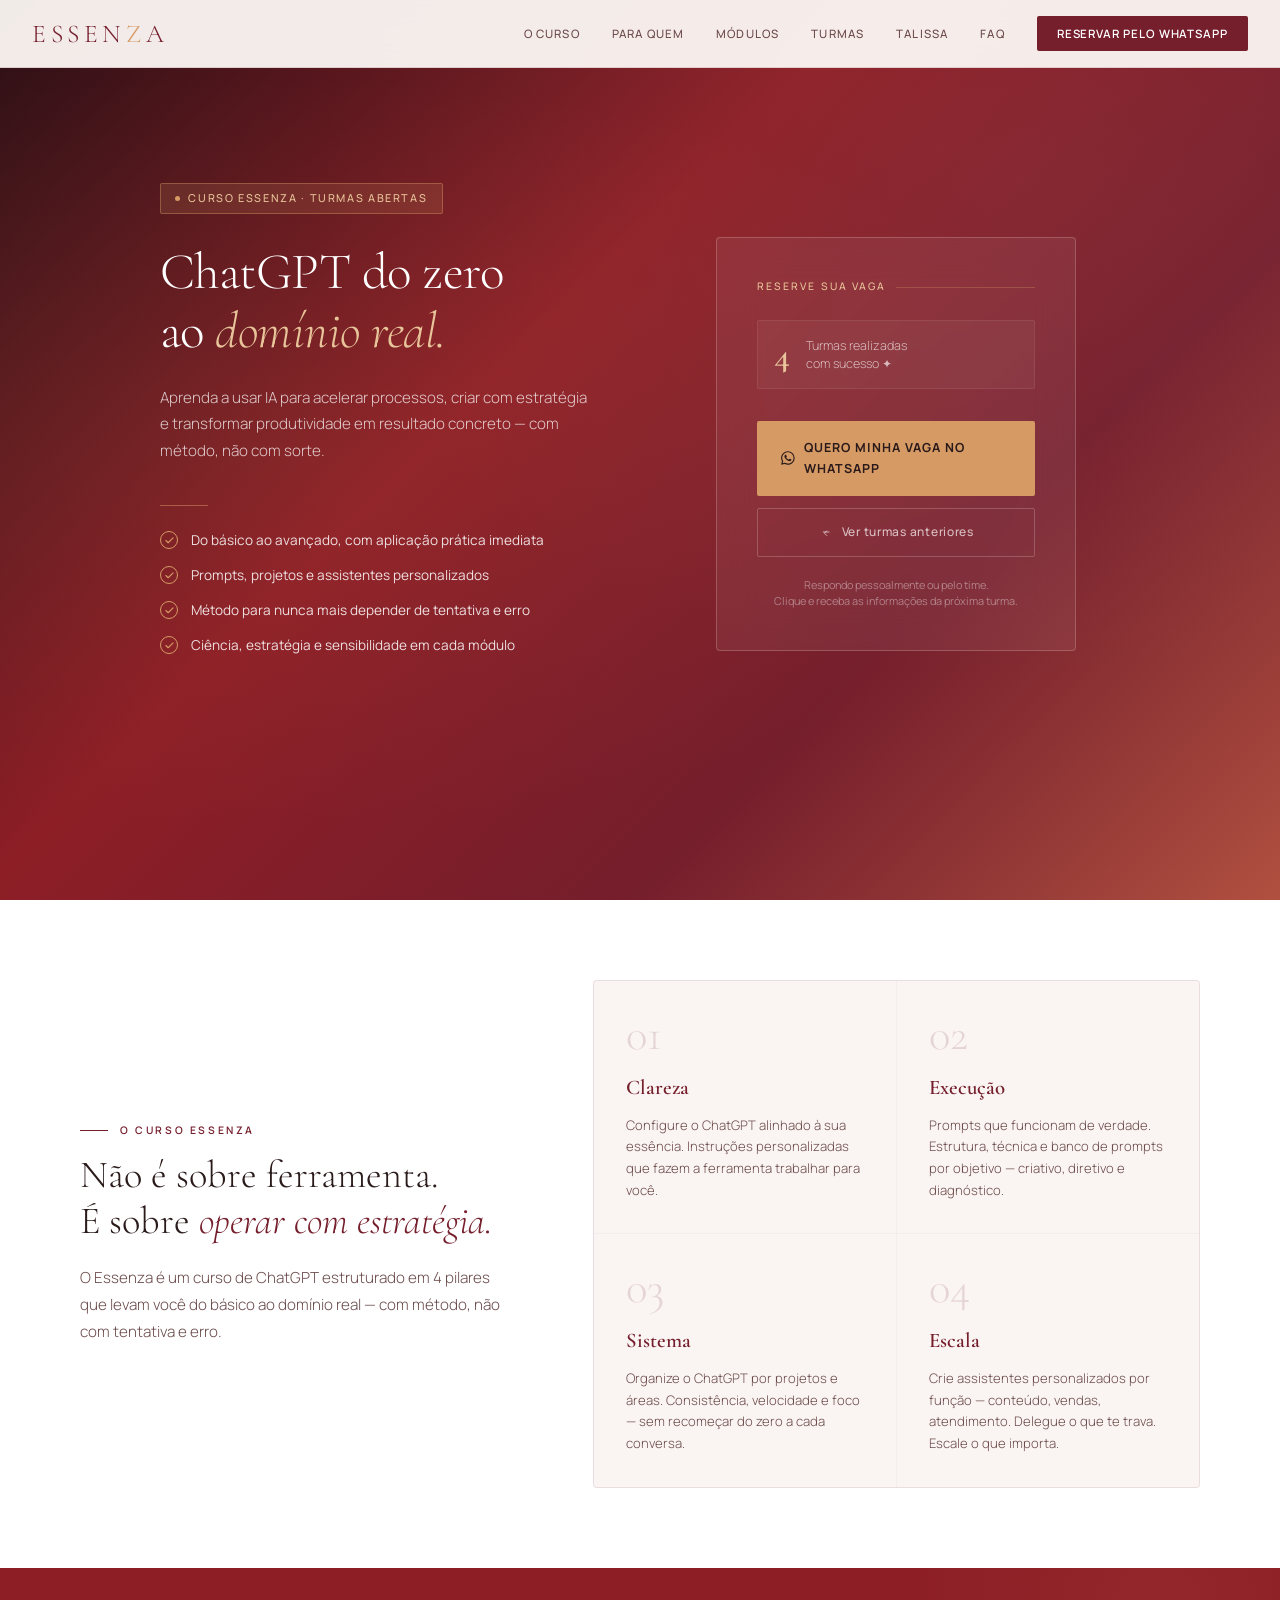
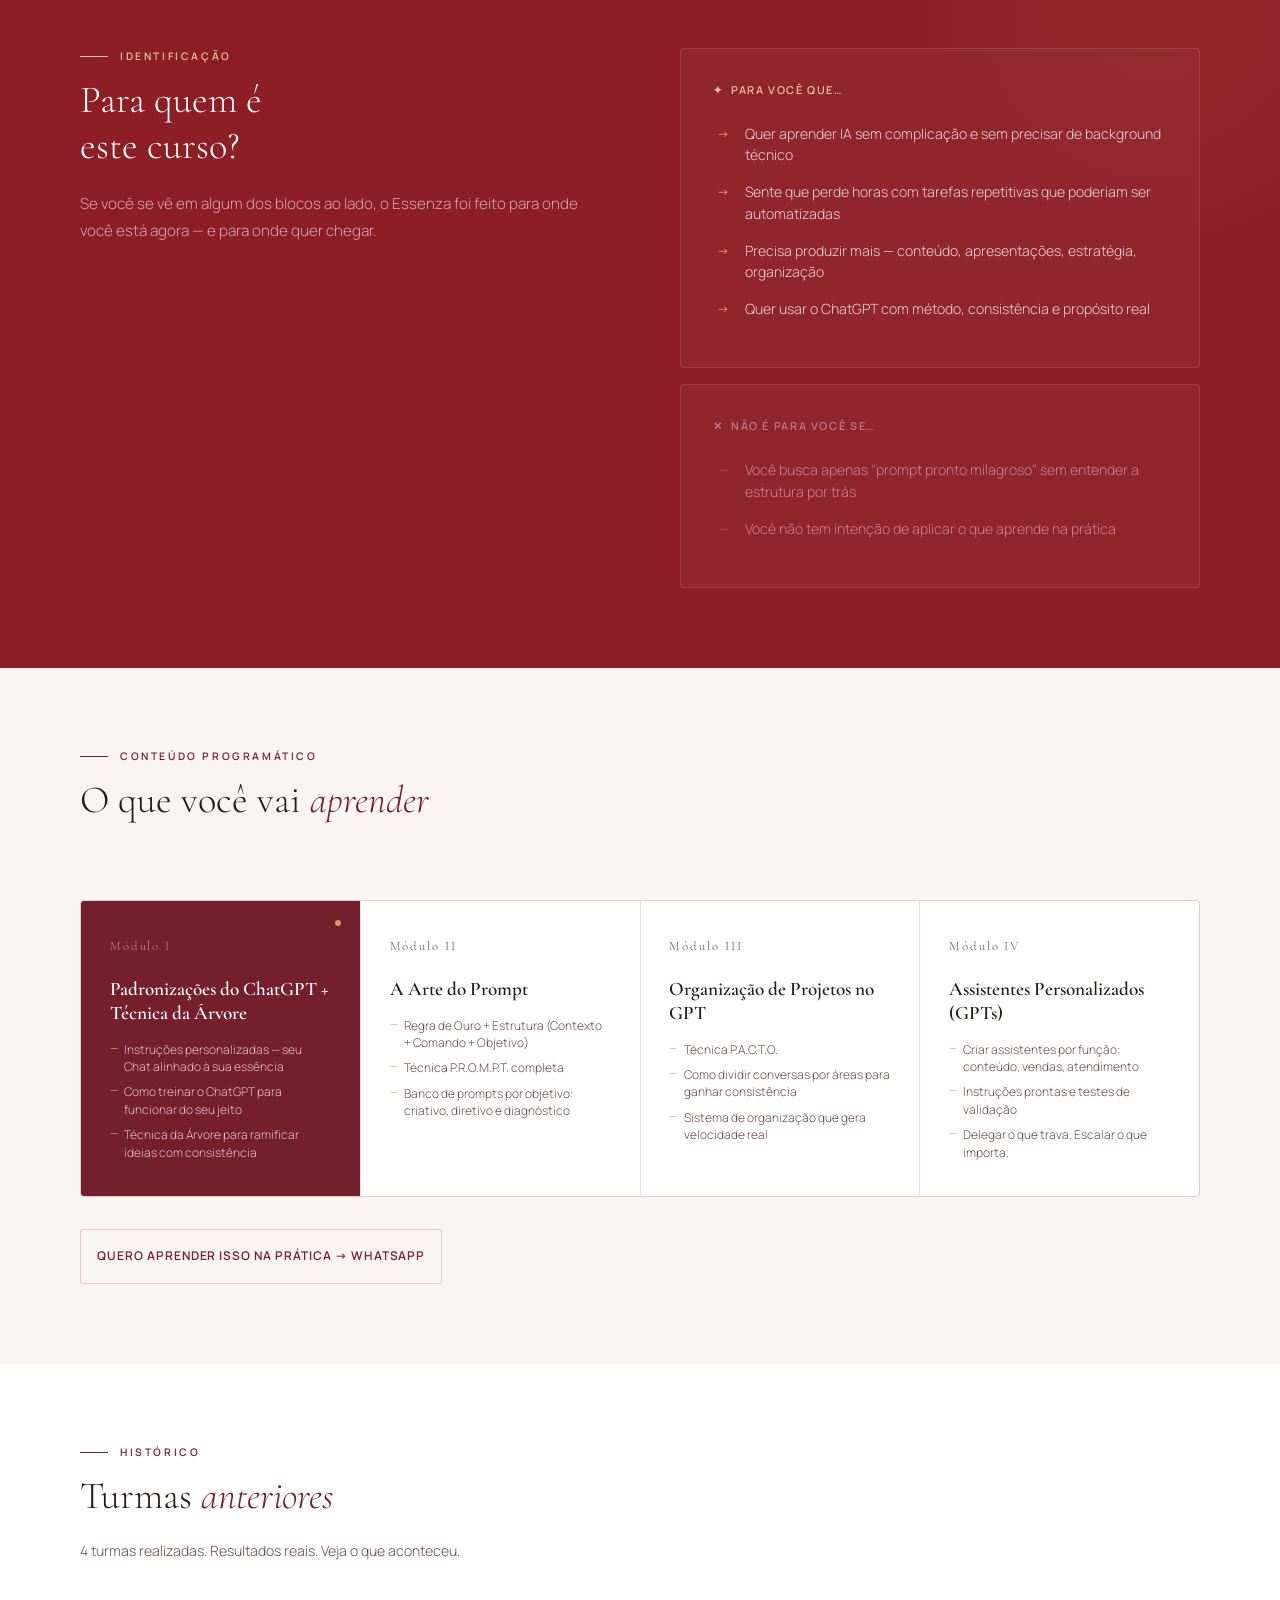
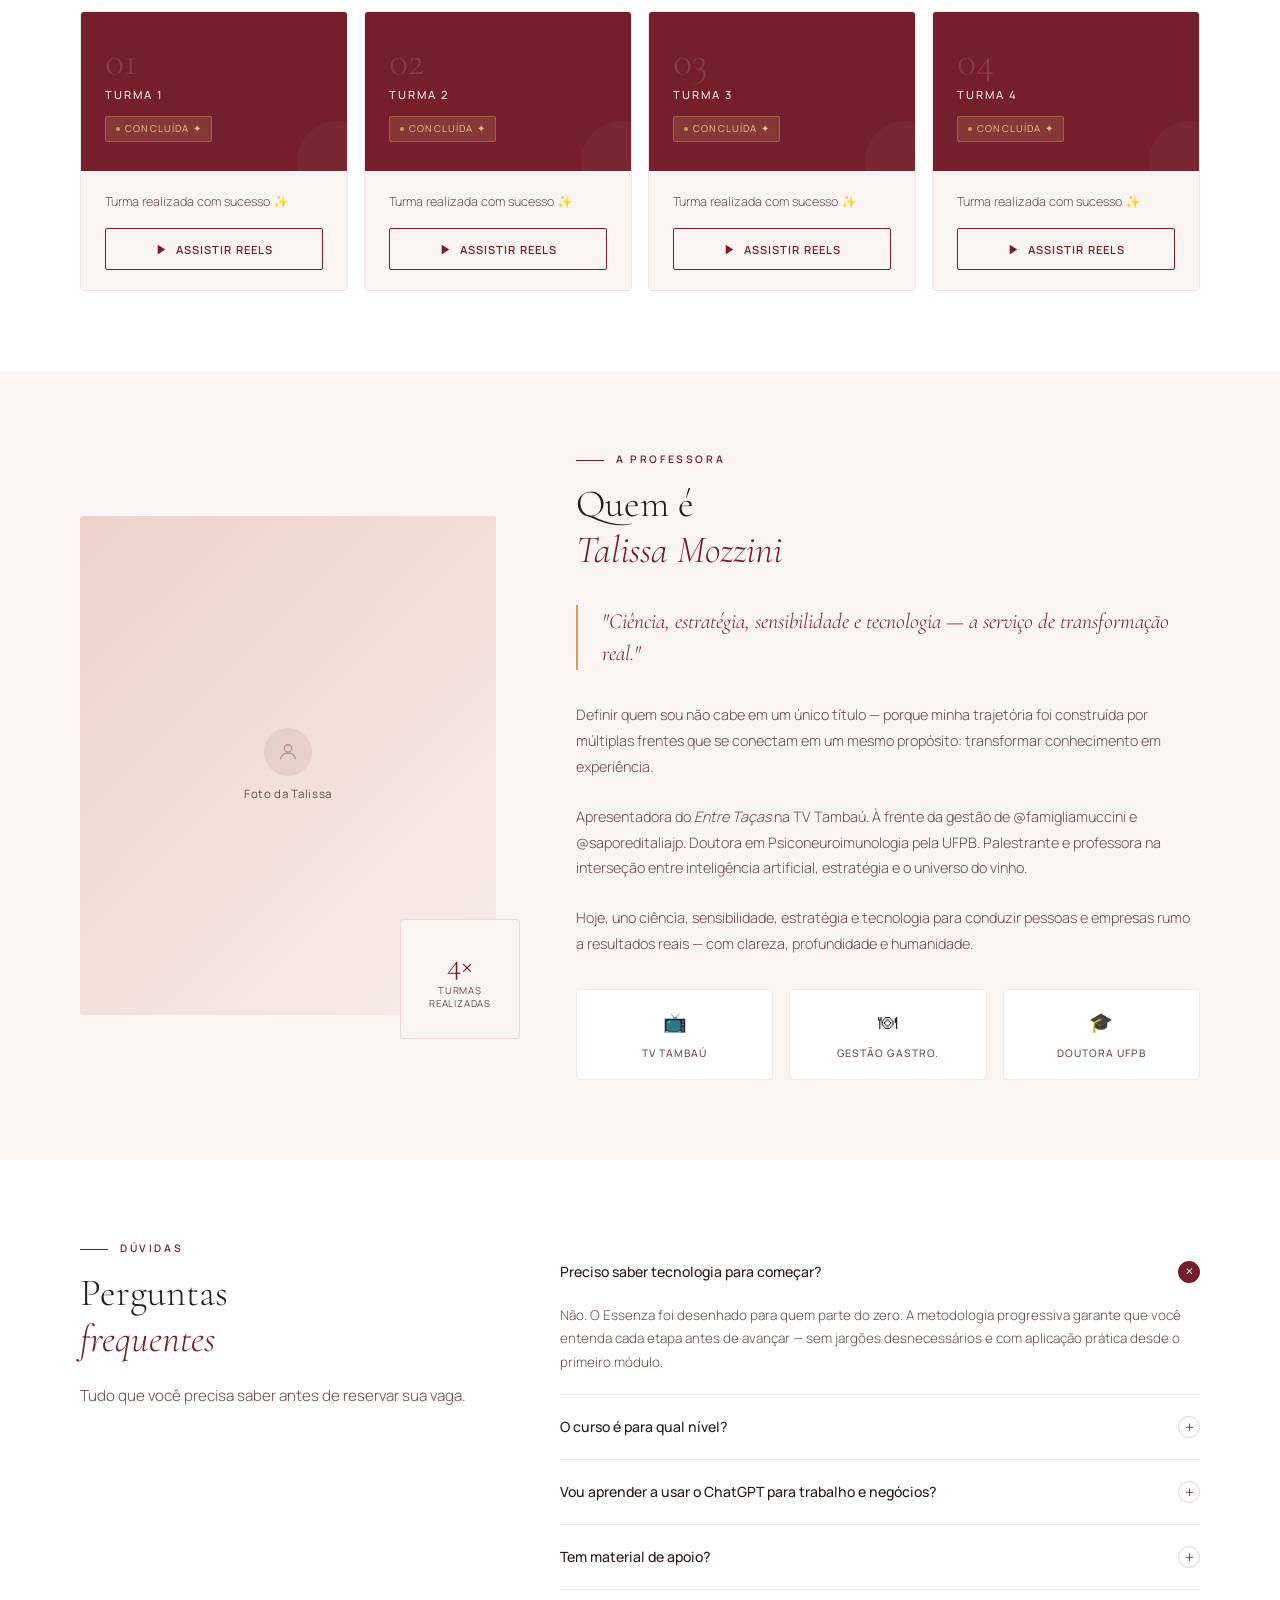
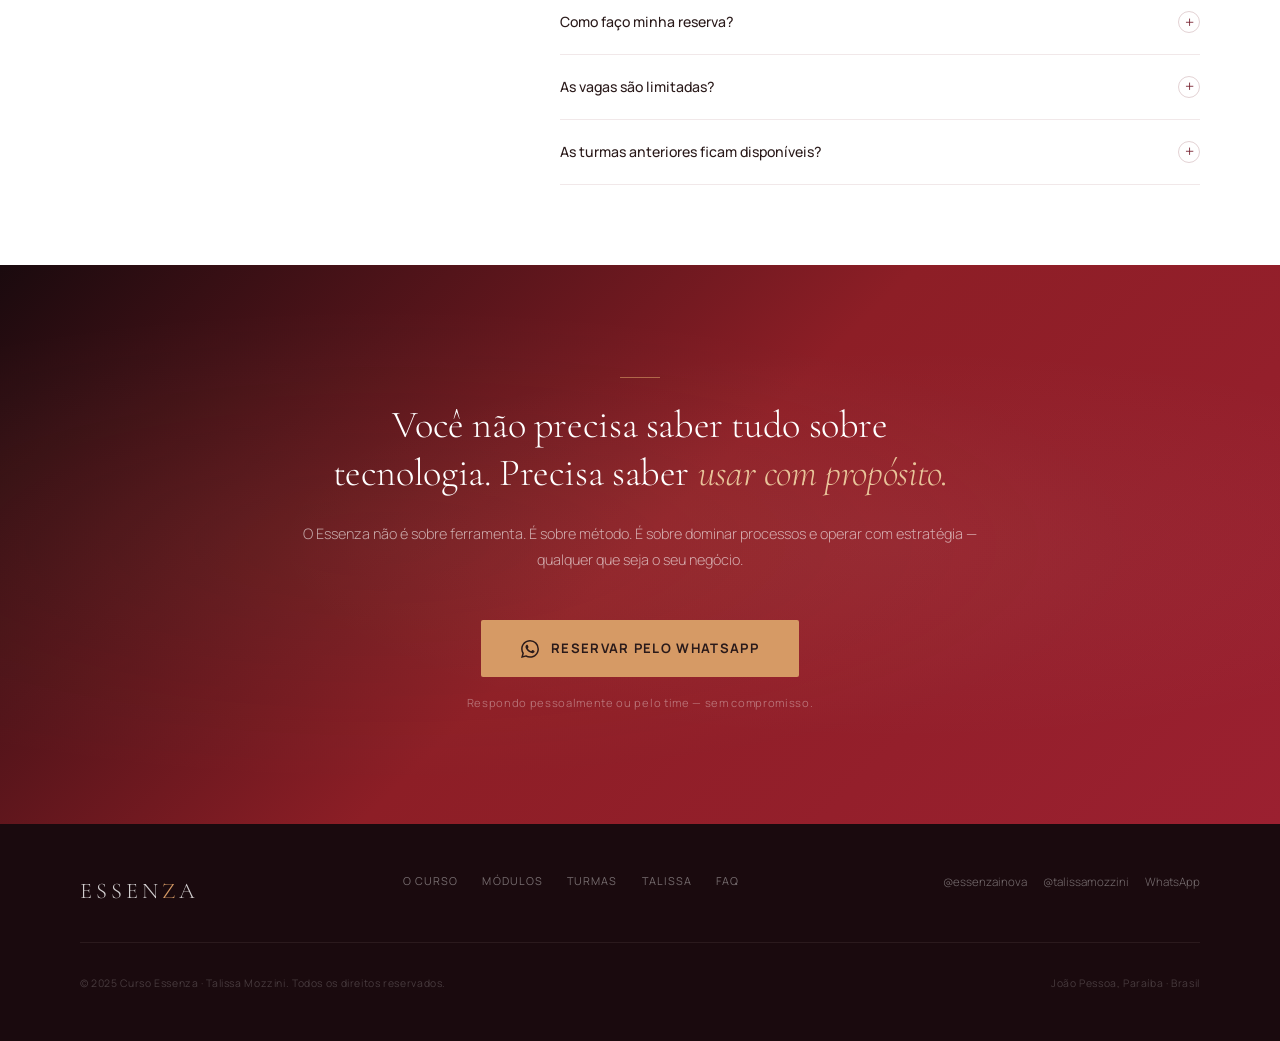
==== commit bd4bc63c: "Rename index.html.html to index.html" ====
--- a/index.html
+++ b/index.html
@@ -1,372 +1,1615 @@
-<!doctype html>
+<!DOCTYPE html>
 <html lang="pt-BR">
-  <head>
-    <meta charset="UTF-8" />
-    <meta name="viewport" content="width=device-width, initial-scale=1.0" />
-    <title>Curso Essenza | ChatGPT do zero ao domínio</title>
-    <meta
-      name="description"
-      content="Aprenda ChatGPT do zero ao avançado com método Essenza: estratégia, processos e aplicação real. Reserve sua vaga pelo WhatsApp."
-    />
-    <meta property="og:title" content="Curso Essenza | ChatGPT do zero ao domínio" />
-    <meta
-      property="og:description"
-      content="IA com método, estratégia e aplicação prática para produtividade real. Garanta sua vaga no WhatsApp."
-    />
-    <meta property="og:type" content="website" />
-    <meta property="og:image" content="https://images.unsplash.com/photo-1455390582262-044cdead277a" />
-    <meta property="og:locale" content="pt_BR" />
-    <link rel="preconnect" href="https://fonts.googleapis.com" />
-    <link rel="preconnect" href="https://fonts.gstatic.com" crossorigin />
-    <link
-      href="https://fonts.googleapis.com/css2?family=Inter:wght@400;500;600;700&family=Playfair+Display:wght@600;700&display=swap"
-      rel="stylesheet"
-    />
-    <link rel="stylesheet" href="styles.css" />
-    <script type="application/ld+json">
-      {
-        "@context": "https://schema.org",
-        "@type": "FAQPage",
-        "mainEntity": [
-          {
-            "@type": "Question",
-            "name": "Preciso saber tecnologia para começar?",
-            "acceptedAnswer": {
-              "@type": "Answer",
-              "text": "Não. O curso começa do zero e avança com método para quem quer aplicar IA com clareza."
-            }
-          },
-          {
-            "@type": "Question",
-            "name": "O curso é para qual nível?",
-            "acceptedAnswer": {
-              "@type": "Answer",
-              "text": "Do iniciante ao avançado. O foco é dominar processos de trabalho com ChatGPT e IA."
-            }
-          },
-          {
-            "@type": "Question",
-            "name": "Vou aprender a usar o ChatGPT para trabalho e negócios?",
-            "acceptedAnswer": {
-              "@type": "Answer",
-              "text": "Sim. Os módulos trazem aplicações práticas para produtividade, estratégia, organização e execução."
-            }
-          },
-          {
-            "@type": "Question",
-            "name": "Tem material de apoio?",
-            "acceptedAnswer": {
-              "@type": "Answer",
-              "text": "Sim. O curso inclui materiais como eBook, templates e banco de prompts (conforme edição da turma)."
-            }
-          },
-          {
-            "@type": "Question",
-            "name": "Como faço minha reserva?",
-            "acceptedAnswer": {
-              "@type": "Answer",
-              "text": "Clique em Reservar pelo WhatsApp e fale diretamente com o time para receber detalhes da próxima turma."
-            }
-          },
-          {
-            "@type": "Question",
-            "name": "As vagas são limitadas?",
-            "acceptedAnswer": {
-              "@type": "Answer",
-              "text": "As turmas trabalham com número limitado de vagas para garantir acompanhamento de qualidade."
-            }
-          },
-          {
-            "@type": "Question",
-            "name": "As turmas anteriores ficam disponíveis?",
-            "acceptedAnswer": {
-              "@type": "Answer",
-              "text": "Você pode conhecer as turmas anteriores pelos reels publicados no Instagram."
-            }
-          }
-        ]
-      }
-    </script>
-  </head>
-  <body>
-    <header class="site-header" id="top">
-      <div class="container nav-wrap">
-        <a href="#top" class="logo-link" aria-label="Essenza">
-          <img class="logo-image" src="essenza (1).webp" alt="Logo Essenza" />
+<head>
+<meta charset="UTF-8">
+<meta name="viewport" content="width=device-width, initial-scale=1.0">
+<title>Curso Essenza — ChatGPT do zero ao domínio</title>
+<link href="https://fonts.googleapis.com/css2?family=Cormorant+Garamond:ital,wght@0,300;0,400;0,600;1,300;1,400&family=Manrope:wght@300;400;500;600&display=swap" rel="stylesheet">
+<style>
+  :root {
+    --bordo: #751e2c;
+    --bordo-escuro: #8d1e26;
+    --nude: #ecd2ca;
+    --nude-claro: #f7ede9;
+    --dourado: #d69a65;
+    --dourado-claro: #e8c49a;
+    --creme: #faf5f2;
+    --texto: #2a1a1a;
+    --texto-muted: #6b4a4a;
+    --branco: #ffffff;
+  }
+
+  * { margin: 0; padding: 0; box-sizing: border-box; }
+
+  html { scroll-behavior: smooth; font-size: 16px; }
+
+  body {
+    font-family: 'Manrope', sans-serif;
+    background: var(--creme);
+    color: var(--texto);
+    line-height: 1.7;
+  }
+
+  /* ===== HEADER ===== */
+  header {
+    position: fixed;
+    top: 0; left: 0; right: 0;
+    z-index: 999;
+    background: rgba(250, 245, 242, 0.96);
+    backdrop-filter: blur(12px);
+    border-bottom: 0.5px solid rgba(117, 30, 44, 0.15);
+    padding: 0 2rem;
+    height: 68px;
+    display: flex;
+    align-items: center;
+    justify-content: space-between;
+  }
+
+  .logo {
+    font-family: 'Cormorant Garamond', serif;
+    font-size: 1.6rem;
+    font-weight: 300;
+    letter-spacing: 0.18em;
+    color: var(--bordo);
+    text-transform: uppercase;
+  }
+  .logo span { color: var(--dourado); }
+
+  nav { display: flex; align-items: center; gap: 2rem; }
+  nav a {
+    font-size: 0.72rem;
+    letter-spacing: 0.1em;
+    text-transform: uppercase;
+    color: var(--texto-muted);
+    text-decoration: none;
+    font-weight: 500;
+    transition: color 0.2s;
+  }
+  nav a:hover { color: var(--bordo); }
+
+  .btn-header {
+    background: var(--bordo);
+    color: white !important;
+    padding: 0.5rem 1.25rem;
+    border-radius: 2px;
+    font-size: 0.72rem;
+    letter-spacing: 0.08em;
+    text-transform: uppercase;
+    font-weight: 600;
+    white-space: nowrap;
+    transition: background 0.2s;
+  }
+  .btn-header:hover { background: var(--bordo-escuro) !important; }
+
+  /* ===== HERO ===== */
+  #hero {
+    min-height: 100vh;
+    display: grid;
+    grid-template-columns: 1fr 1fr;
+    background: linear-gradient(135deg, #2a1015 0%, var(--bordo-escuro) 40%, var(--bordo) 70%, #b05040 100%);
+    position: relative;
+    overflow: hidden;
+    padding-top: 68px;
+  }
+
+  #hero::before {
+    content: '';
+    position: absolute;
+    inset: 0;
+    background-image:
+      radial-gradient(ellipse at 20% 50%, rgba(214, 154, 101, 0.08) 0%, transparent 60%),
+      radial-gradient(ellipse at 80% 20%, rgba(236, 210, 202, 0.06) 0%, transparent 50%);
+    pointer-events: none;
+  }
+
+  /* Textura sutil */
+  #hero::after {
+    content: '';
+    position: absolute;
+    inset: 0;
+    background-image: url("data:image/svg+xml,%3Csvg xmlns='http://www.w3.org/2000/svg' width='60' height='60'%3E%3Ccircle cx='30' cy='30' r='0.5' fill='rgba(255,255,255,0.03)'/%3E%3C/svg%3E");
+    pointer-events: none;
+  }
+
+  .hero-left {
+    display: flex;
+    flex-direction: column;
+    justify-content: center;
+    padding: 4rem 3rem 4rem 5rem;
+    position: relative;
+    z-index: 1;
+  }
+
+  .hero-badge {
+    display: inline-flex;
+    align-items: center;
+    gap: 0.5rem;
+    background: rgba(214, 154, 101, 0.15);
+    border: 0.5px solid rgba(214, 154, 101, 0.4);
+    padding: 0.35rem 0.9rem;
+    border-radius: 2px;
+    margin-bottom: 1.8rem;
+    width: fit-content;
+  }
+  .hero-badge span {
+    font-size: 0.68rem;
+    letter-spacing: 0.15em;
+    text-transform: uppercase;
+    color: var(--dourado-claro);
+    font-weight: 500;
+  }
+  .hero-badge-dot {
+    width: 5px; height: 5px;
+    background: var(--dourado);
+    border-radius: 50%;
+    animation: pulse 2s infinite;
+  }
+  @keyframes pulse {
+    0%, 100% { opacity: 1; transform: scale(1); }
+    50% { opacity: 0.5; transform: scale(1.3); }
+  }
+
+  .hero-h1 {
+    font-family: 'Cormorant Garamond', serif;
+    font-size: clamp(2.4rem, 4vw, 3.6rem);
+    font-weight: 300;
+    color: #fff;
+    line-height: 1.15;
+    margin-bottom: 1.5rem;
+    letter-spacing: -0.01em;
+  }
+  .hero-h1 em {
+    font-style: italic;
+    color: var(--dourado-claro);
+  }
+
+  .hero-sub {
+    font-size: 0.95rem;
+    color: rgba(255,255,255,0.75);
+    max-width: 440px;
+    line-height: 1.75;
+    margin-bottom: 2.5rem;
+    font-weight: 300;
+  }
+
+  .hero-bullets {
+    list-style: none;
+    display: flex;
+    flex-direction: column;
+    gap: 0.75rem;
+    margin-bottom: 3rem;
+  }
+  .hero-bullets li {
+    display: flex;
+    align-items: flex-start;
+    gap: 0.8rem;
+    font-size: 0.85rem;
+    color: rgba(255,255,255,0.85);
+    font-weight: 400;
+  }
+  .hero-bullet-icon {
+    width: 18px; height: 18px;
+    min-width: 18px;
+    border: 0.5px solid var(--dourado);
+    border-radius: 50%;
+    display: flex; align-items: center; justify-content: center;
+    margin-top: 2px;
+  }
+  .hero-bullet-icon svg { width: 9px; height: 9px; }
+
+  .hero-divider {
+    width: 48px;
+    height: 0.5px;
+    background: rgba(214, 154, 101, 0.5);
+    margin-bottom: 1.5rem;
+  }
+
+  .hero-right {
+    display: flex;
+    align-items: center;
+    justify-content: center;
+    padding: 4rem 5rem 4rem 2rem;
+    position: relative;
+    z-index: 1;
+  }
+
+  .cta-card {
+    background: rgba(250, 245, 242, 0.06);
+    border: 0.5px solid rgba(236, 210, 202, 0.25);
+    border-radius: 4px;
+    padding: 2.5rem;
+    width: 100%;
+    max-width: 360px;
+    backdrop-filter: blur(20px);
+  }
+
+  .cta-card-label {
+    font-size: 0.65rem;
+    letter-spacing: 0.2em;
+    text-transform: uppercase;
+    color: var(--dourado-claro);
+    font-weight: 500;
+    margin-bottom: 1.5rem;
+    display: flex;
+    align-items: center;
+    gap: 0.6rem;
+  }
+  .cta-card-label::after {
+    content: '';
+    flex: 1;
+    height: 0.5px;
+    background: rgba(214, 154, 101, 0.3);
+  }
+
+  .cta-social-proof {
+    display: flex;
+    align-items: center;
+    gap: 1rem;
+    margin-bottom: 2rem;
+    padding: 1rem;
+    background: rgba(255,255,255,0.04);
+    border: 0.5px solid rgba(255,255,255,0.08);
+    border-radius: 2px;
+  }
+  .social-proof-num {
+    font-family: 'Cormorant Garamond', serif;
+    font-size: 2.2rem;
+    font-weight: 600;
+    color: var(--dourado-claro);
+    line-height: 1;
+  }
+  .social-proof-text {
+    font-size: 0.78rem;
+    color: rgba(255,255,255,0.65);
+    line-height: 1.4;
+    font-weight: 300;
+  }
+
+  .btn-primary {
+    display: flex;
+    align-items: center;
+    justify-content: center;
+    gap: 0.6rem;
+    width: 100%;
+    background: var(--dourado);
+    color: #2a1a1a;
+    padding: 1rem 1.5rem;
+    border-radius: 2px;
+    font-size: 0.78rem;
+    font-weight: 700;
+    letter-spacing: 0.08em;
+    text-transform: uppercase;
+    text-decoration: none;
+    transition: all 0.2s;
+    margin-bottom: 0.75rem;
+  }
+  .btn-primary:hover {
+    background: var(--dourado-claro);
+    transform: translateY(-1px);
+  }
+  .btn-primary svg { width: 16px; height: 16px; }
+
+  .btn-secondary {
+    display: flex;
+    align-items: center;
+    justify-content: center;
+    gap: 0.6rem;
+    width: 100%;
+    background: transparent;
+    color: rgba(255,255,255,0.7);
+    padding: 0.85rem 1.5rem;
+    border-radius: 2px;
+    border: 0.5px solid rgba(255,255,255,0.2);
+    font-size: 0.75rem;
+    font-weight: 500;
+    letter-spacing: 0.06em;
+    text-decoration: none;
+    transition: all 0.2s;
+  }
+  .btn-secondary:hover {
+    border-color: rgba(255,255,255,0.4);
+    color: #fff;
+  }
+
+  .cta-microtexto {
+    font-size: 0.68rem;
+    color: rgba(255,255,255,0.4);
+    text-align: center;
+    margin-top: 1.25rem;
+    line-height: 1.5;
+  }
+
+  /* ===== SEÇÕES GERAIS ===== */
+  section { padding: 5rem 5rem; }
+
+  .section-eyebrow {
+    font-size: 0.65rem;
+    letter-spacing: 0.25em;
+    text-transform: uppercase;
+    color: var(--bordo);
+    font-weight: 600;
+    margin-bottom: 0.75rem;
+    display: flex;
+    align-items: center;
+    gap: 0.75rem;
+  }
+  .section-eyebrow::before {
+    content: '';
+    width: 28px;
+    height: 0.5px;
+    background: var(--bordo);
+  }
+
+  .section-title {
+    font-family: 'Cormorant Garamond', serif;
+    font-size: clamp(2rem, 3vw, 2.8rem);
+    font-weight: 300;
+    color: var(--texto);
+    line-height: 1.2;
+    margin-bottom: 1.25rem;
+  }
+  .section-title em { font-style: italic; color: var(--bordo); }
+
+  .section-desc {
+    font-size: 0.95rem;
+    color: var(--texto-muted);
+    max-width: 560px;
+    line-height: 1.8;
+    font-weight: 300;
+  }
+
+  /* ===== O QUE É ===== */
+  #oque {
+    background: var(--branco);
+    display: grid;
+    grid-template-columns: 1fr 1.4fr;
+    gap: 5rem;
+    align-items: center;
+  }
+
+  .oque-cards {
+    display: grid;
+    grid-template-columns: 1fr 1fr;
+    gap: 1px;
+    background: rgba(117, 30, 44, 0.08);
+    border: 1px solid rgba(117, 30, 44, 0.08);
+    border-radius: 4px;
+    overflow: hidden;
+  }
+
+  .oque-card {
+    background: var(--creme);
+    padding: 2rem;
+    transition: background 0.2s;
+  }
+  .oque-card:hover { background: var(--nude-claro); }
+
+  .oque-card-num {
+    font-family: 'Cormorant Garamond', serif;
+    font-size: 2.8rem;
+    font-weight: 300;
+    color: rgba(117, 30, 44, 0.15);
+    line-height: 1;
+    margin-bottom: 0.75rem;
+  }
+
+  .oque-card-title {
+    font-family: 'Cormorant Garamond', serif;
+    font-size: 1.3rem;
+    font-weight: 600;
+    color: var(--bordo);
+    margin-bottom: 0.6rem;
+  }
+
+  .oque-card-text {
+    font-size: 0.82rem;
+    color: var(--texto-muted);
+    line-height: 1.65;
+    font-weight: 300;
+  }
+
+  /* ===== PARA QUEM ===== */
+  #paraquem {
+    background: var(--bordo-escuro);
+    display: grid;
+    grid-template-columns: 1fr 1fr;
+    gap: 5rem;
+    align-items: start;
+    position: relative;
+    overflow: hidden;
+  }
+  #paraquem::before {
+    content: '';
+    position: absolute;
+    right: -10%;
+    top: -30%;
+    width: 500px; height: 500px;
+    background: radial-gradient(circle, rgba(214,154,101,0.07) 0%, transparent 70%);
+    pointer-events: none;
+  }
+
+  .paraquem-side .section-eyebrow { color: var(--dourado-claro); }
+  .paraquem-side .section-eyebrow::before { background: var(--dourado-claro); }
+  .paraquem-side .section-title { color: #fff; }
+  .paraquem-side .section-desc { color: rgba(255,255,255,0.6); }
+
+  .paraquem-bloco {
+    padding: 2rem;
+    border: 0.5px solid rgba(236, 210, 202, 0.15);
+    border-radius: 4px;
+    background: rgba(255,255,255,0.03);
+  }
+
+  .paraquem-bloco-title {
+    font-size: 0.68rem;
+    letter-spacing: 0.15em;
+    text-transform: uppercase;
+    margin-bottom: 1.5rem;
+    font-weight: 600;
+    display: flex;
+    align-items: center;
+    gap: 0.6rem;
+  }
+  .sim { color: var(--dourado-claro); }
+  .nao { color: rgba(255,255,255,0.4); }
+
+  .paraquem-item {
+    display: flex;
+    align-items: flex-start;
+    gap: 0.75rem;
+    margin-bottom: 1rem;
+    font-size: 0.88rem;
+    color: rgba(255,255,255,0.8);
+    font-weight: 300;
+    line-height: 1.5;
+  }
+  .paraquem-icon {
+    font-size: 0.75rem;
+    width: 20px;
+    min-width: 20px;
+    margin-top: 2px;
+    display: flex;
+    align-items: center;
+    justify-content: center;
+  }
+
+  .paraquem-grid {
+    display: flex;
+    flex-direction: column;
+    gap: 1rem;
+    position: relative;
+    z-index: 1;
+  }
+
+  /* ===== MÓDULOS ===== */
+  #modulos {
+    background: var(--creme);
+  }
+
+  .modulos-header {
+    display: flex;
+    flex-direction: column;
+    margin-bottom: 3.5rem;
+  }
+
+  .modulos-grid {
+    display: grid;
+    grid-template-columns: repeat(4, 1fr);
+    gap: 1px;
+    background: rgba(117, 30, 44, 0.1);
+    border: 1px solid rgba(117, 30, 44, 0.1);
+    border-radius: 4px;
+    overflow: hidden;
+    margin-bottom: 2rem;
+  }
+
+  .modulo-card {
+    background: var(--branco);
+    padding: 2.2rem 1.8rem;
+    transition: all 0.25s;
+    cursor: pointer;
+    position: relative;
+  }
+  .modulo-card:hover { background: var(--nude-claro); }
+  .modulo-card.active { background: var(--bordo); }
+
+  .modulo-num {
+    font-family: 'Cormorant Garamond', serif;
+    font-size: 0.8rem;
+    letter-spacing: 0.15em;
+    color: var(--texto-muted);
+    margin-bottom: 1.2rem;
+    font-weight: 300;
+  }
+  .modulo-card.active .modulo-num { color: rgba(255,255,255,0.5); }
+
+  .modulo-titulo {
+    font-family: 'Cormorant Garamond', serif;
+    font-size: 1.2rem;
+    font-weight: 600;
+    color: var(--texto);
+    line-height: 1.25;
+    margin-bottom: 1rem;
+  }
+  .modulo-card.active .modulo-titulo { color: #fff; }
+
+  .modulo-bullets {
+    list-style: none;
+    display: flex;
+    flex-direction: column;
+    gap: 0.5rem;
+  }
+  .modulo-bullets li {
+    font-size: 0.75rem;
+    color: var(--texto-muted);
+    font-weight: 300;
+    padding-left: 0.9rem;
+    position: relative;
+    line-height: 1.45;
+  }
+  .modulo-bullets li::before {
+    content: '—';
+    position: absolute;
+    left: 0;
+    color: var(--dourado);
+    font-size: 0.65rem;
+  }
+  .modulo-card.active .modulo-bullets li { color: rgba(255,255,255,0.75); }
+  .modulo-card.active .modulo-bullets li::before { color: var(--dourado-claro); }
+
+  .modulo-tag {
+    position: absolute;
+    top: 1.2rem; right: 1.2rem;
+    width: 6px; height: 6px;
+    background: var(--dourado);
+    border-radius: 50%;
+    opacity: 0;
+    transition: opacity 0.2s;
+  }
+  .modulo-card.active .modulo-tag { opacity: 1; }
+
+  .modulo-cta-inline {
+    display: flex;
+    align-items: center;
+    justify-content: center;
+    gap: 0.6rem;
+    padding: 1rem;
+    border: 0.5px solid rgba(117, 30, 44, 0.2);
+    border-radius: 2px;
+    background: transparent;
+    font-size: 0.75rem;
+    letter-spacing: 0.08em;
+    text-transform: uppercase;
+    color: var(--bordo);
+    font-weight: 600;
+    text-decoration: none;
+    transition: all 0.2s;
+    width: fit-content;
+  }
+  .modulo-cta-inline:hover {
+    background: var(--bordo);
+    color: #fff;
+  }
+
+  /* ===== TURMAS ===== */
+  #turmas {
+    background: var(--branco);
+  }
+
+  .turmas-header {
+    margin-bottom: 3rem;
+    display: flex;
+    align-items: flex-end;
+    justify-content: space-between;
+  }
+
+  .turmas-grid {
+    display: grid;
+    grid-template-columns: repeat(4, 1fr);
+    gap: 1rem;
+  }
+
+  .turma-card {
+    border: 0.5px solid rgba(117, 30, 44, 0.12);
+    border-radius: 4px;
+    overflow: hidden;
+    transition: all 0.25s;
+  }
+  .turma-card:hover {
+    border-color: var(--bordo);
+    transform: translateY(-2px);
+    box-shadow: 0 8px 32px rgba(117, 30, 44, 0.08);
+  }
+
+  .turma-card-top {
+    background: var(--bordo);
+    padding: 1.8rem 1.5rem;
+    position: relative;
+    overflow: hidden;
+  }
+  .turma-card-top::after {
+    content: '';
+    position: absolute;
+    bottom: -30px; right: -30px;
+    width: 80px; height: 80px;
+    border-radius: 50%;
+    background: rgba(255,255,255,0.04);
+  }
+
+  .turma-num {
+    font-family: 'Cormorant Garamond', serif;
+    font-size: 2.5rem;
+    font-weight: 300;
+    color: rgba(255,255,255,0.15);
+    line-height: 1;
+    margin-bottom: 0.25rem;
+  }
+  .turma-label {
+    font-size: 0.7rem;
+    letter-spacing: 0.18em;
+    text-transform: uppercase;
+    color: rgba(255,255,255,0.9);
+    font-weight: 500;
+  }
+
+  .turma-badge {
+    display: inline-flex;
+    align-items: center;
+    gap: 0.35rem;
+    background: rgba(214, 154, 101, 0.2);
+    border: 0.5px solid rgba(214, 154, 101, 0.4);
+    padding: 0.25rem 0.6rem;
+    border-radius: 2px;
+    margin-top: 0.75rem;
+  }
+  .turma-badge span {
+    font-size: 0.6rem;
+    letter-spacing: 0.12em;
+    text-transform: uppercase;
+    color: var(--dourado-claro);
+  }
+  .turma-badge-dot { width: 4px; height: 4px; background: var(--dourado); border-radius: 50%; }
+
+  .turma-card-bottom {
+    padding: 1.25rem 1.5rem;
+    background: var(--creme);
+  }
+  .turma-sub {
+    font-size: 0.78rem;
+    color: var(--texto-muted);
+    font-weight: 300;
+    margin-bottom: 1rem;
+  }
+
+  .btn-turma {
+    display: flex;
+    align-items: center;
+    justify-content: center;
+    gap: 0.5rem;
+    width: 100%;
+    padding: 0.65rem;
+    background: transparent;
+    border: 0.5px solid var(--bordo);
+    border-radius: 2px;
+    font-size: 0.7rem;
+    font-weight: 600;
+    letter-spacing: 0.1em;
+    text-transform: uppercase;
+    color: var(--bordo);
+    text-decoration: none;
+    transition: all 0.2s;
+  }
+  .btn-turma:hover {
+    background: var(--bordo);
+    color: #fff;
+  }
+  .btn-turma svg { width: 13px; height: 13px; }
+
+  /* ===== TALISSA ===== */
+  #talissa {
+    background: var(--creme);
+    display: grid;
+    grid-template-columns: 1fr 1.5fr;
+    gap: 5rem;
+    align-items: center;
+  }
+
+  .talissa-img-container {
+    position: relative;
+  }
+  .talissa-img-placeholder {
+    width: 100%;
+    padding-top: 120%;
+    background: var(--nude);
+    border-radius: 4px;
+    position: relative;
+    overflow: hidden;
+  }
+  .talissa-img-placeholder::after {
+    content: '';
+    position: absolute;
+    inset: 0;
+    background: linear-gradient(135deg, var(--nude) 0%, var(--nude-claro) 100%);
+  }
+  .talissa-img-inner {
+    position: absolute;
+    inset: 0;
+    display: flex;
+    align-items: center;
+    justify-content: center;
+    z-index: 1;
+    flex-direction: column;
+    gap: 0.5rem;
+  }
+  .talissa-img-icon {
+    width: 48px; height: 48px;
+    border-radius: 50%;
+    background: rgba(117, 30, 44, 0.08);
+    display: flex;
+    align-items: center;
+    justify-content: center;
+  }
+  .talissa-img-inner p {
+    font-size: 0.72rem;
+    color: var(--texto-muted);
+    letter-spacing: 0.06em;
+  }
+
+  .talissa-ornamento {
+    position: absolute;
+    bottom: -1.5rem;
+    right: -1.5rem;
+    width: 120px; height: 120px;
+    border: 0.5px solid rgba(117, 30, 44, 0.12);
+    border-radius: 4px;
+    background: var(--creme);
+    display: flex;
+    align-items: center;
+    justify-content: center;
+    flex-direction: column;
+    gap: 0.25rem;
+    padding: 1rem;
+    z-index: 2;
+  }
+  .talissa-ornamento-num {
+    font-family: 'Cormorant Garamond', serif;
+    font-size: 2rem;
+    font-weight: 300;
+    color: var(--bordo);
+    line-height: 1;
+  }
+  .talissa-ornamento-text {
+    font-size: 0.6rem;
+    letter-spacing: 0.08em;
+    text-transform: uppercase;
+    color: var(--texto-muted);
+    text-align: center;
+    line-height: 1.4;
+  }
+
+  .talissa-content .section-desc {
+    max-width: 100%;
+    font-size: 0.9rem;
+    margin-bottom: 1.5rem;
+  }
+
+  .talissa-quote {
+    font-family: 'Cormorant Garamond', serif;
+    font-size: 1.35rem;
+    font-style: italic;
+    font-weight: 300;
+    color: var(--bordo);
+    line-height: 1.5;
+    padding-left: 1.5rem;
+    border-left: 2px solid var(--dourado);
+    margin: 2rem 0;
+  }
+
+  .talissa-credenciais {
+    display: flex;
+    gap: 1rem;
+    margin-top: 2rem;
+  }
+  .credencial {
+    flex: 1;
+    padding: 1rem;
+    background: var(--branco);
+    border: 0.5px solid rgba(117, 30, 44, 0.1);
+    border-radius: 4px;
+    text-align: center;
+  }
+  .credencial-icon {
+    font-size: 1.2rem;
+    margin-bottom: 0.4rem;
+  }
+  .credencial-label {
+    font-size: 0.65rem;
+    letter-spacing: 0.1em;
+    text-transform: uppercase;
+    color: var(--texto-muted);
+    font-weight: 500;
+  }
+
+  /* ===== FAQ ===== */
+  #faq {
+    background: var(--branco);
+    display: grid;
+    grid-template-columns: 1fr 1.6fr;
+    gap: 5rem;
+    align-items: start;
+  }
+
+  .faq-list {
+    display: flex;
+    flex-direction: column;
+    gap: 0;
+  }
+
+  .faq-item {
+    border-bottom: 0.5px solid rgba(117, 30, 44, 0.1);
+  }
+
+  .faq-question {
+    display: flex;
+    align-items: center;
+    justify-content: space-between;
+    gap: 1rem;
+    padding: 1.25rem 0;
+    cursor: pointer;
+    font-size: 0.88rem;
+    font-weight: 500;
+    color: var(--texto);
+    transition: color 0.2s;
+    user-select: none;
+  }
+  .faq-question:hover { color: var(--bordo); }
+
+  .faq-icon {
+    width: 22px; height: 22px;
+    min-width: 22px;
+    border: 0.5px solid rgba(117, 30, 44, 0.2);
+    border-radius: 50%;
+    display: flex;
+    align-items: center;
+    justify-content: center;
+    transition: all 0.3s;
+    color: var(--bordo);
+    font-size: 1rem;
+    font-weight: 300;
+  }
+  .faq-item.open .faq-icon {
+    background: var(--bordo);
+    color: #fff;
+    transform: rotate(45deg);
+  }
+
+  .faq-answer {
+    max-height: 0;
+    overflow: hidden;
+    transition: max-height 0.35s ease, padding 0.2s;
+    font-size: 0.84rem;
+    color: var(--texto-muted);
+    line-height: 1.75;
+    font-weight: 300;
+  }
+  .faq-item.open .faq-answer {
+    max-height: 200px;
+    padding-bottom: 1.25rem;
+  }
+
+  /* ===== CTA FINAL ===== */
+  #cta-final {
+    background: linear-gradient(135deg, #1a0a0e 0%, var(--bordo-escuro) 50%, #9b2030 100%);
+    text-align: center;
+    padding: 7rem 5rem;
+    position: relative;
+    overflow: hidden;
+  }
+  #cta-final::before {
+    content: '';
+    position: absolute;
+    inset: 0;
+    background-image:
+      radial-gradient(ellipse at 30% 50%, rgba(214, 154, 101, 0.07) 0%, transparent 60%),
+      radial-gradient(ellipse at 70% 50%, rgba(236, 210, 202, 0.05) 0%, transparent 50%);
+  }
+
+  .cta-final-inner {
+    position: relative;
+    z-index: 1;
+    max-width: 680px;
+    margin: 0 auto;
+  }
+
+  .cta-final-divider {
+    width: 40px;
+    height: 0.5px;
+    background: rgba(214, 154, 101, 0.6);
+    margin: 0 auto 1.5rem;
+  }
+
+  .cta-final-h2 {
+    font-family: 'Cormorant Garamond', serif;
+    font-size: clamp(1.8rem, 3vw, 2.8rem);
+    font-weight: 300;
+    color: #fff;
+    line-height: 1.25;
+    margin-bottom: 1.5rem;
+    letter-spacing: -0.01em;
+  }
+  .cta-final-h2 em { font-style: italic; color: var(--dourado-claro); }
+
+  .cta-final-sub {
+    font-size: 0.9rem;
+    color: rgba(255,255,255,0.6);
+    line-height: 1.75;
+    margin-bottom: 3rem;
+    font-weight: 300;
+  }
+
+  .cta-final-btns {
+    display: flex;
+    flex-direction: column;
+    align-items: center;
+    gap: 0.75rem;
+  }
+
+  .btn-final {
+    display: inline-flex;
+    align-items: center;
+    gap: 0.75rem;
+    background: var(--dourado);
+    color: #2a1a1a;
+    padding: 1.1rem 2.5rem;
+    border-radius: 2px;
+    font-size: 0.82rem;
+    font-weight: 700;
+    letter-spacing: 0.1em;
+    text-transform: uppercase;
+    text-decoration: none;
+    transition: all 0.2s;
+  }
+  .btn-final:hover {
+    background: var(--dourado-claro);
+    transform: translateY(-1px);
+  }
+  .btn-final svg { width: 16px; height: 16px; }
+
+  .cta-final-micro {
+    font-size: 0.7rem;
+    color: rgba(255,255,255,0.35);
+    letter-spacing: 0.06em;
+    margin-top: 0.25rem;
+  }
+
+  /* ===== FOOTER ===== */
+  footer {
+    background: #1a0a0e;
+    padding: 3rem 5rem;
+    display: flex;
+    flex-direction: column;
+    gap: 2rem;
+  }
+
+  .footer-top {
+    display: flex;
+    align-items: flex-start;
+    justify-content: space-between;
+    padding-bottom: 2rem;
+    border-bottom: 0.5px solid rgba(236, 210, 202, 0.08);
+  }
+
+  .footer-logo {
+    font-family: 'Cormorant Garamond', serif;
+    font-size: 1.4rem;
+    font-weight: 300;
+    letter-spacing: 0.18em;
+    color: rgba(255,255,255,0.8);
+    text-transform: uppercase;
+  }
+  .footer-logo span { color: var(--dourado); }
+
+  .footer-links {
+    display: flex;
+    gap: 1.5rem;
+  }
+  .footer-links a {
+    font-size: 0.68rem;
+    letter-spacing: 0.1em;
+    text-transform: uppercase;
+    color: rgba(255,255,255,0.4);
+    text-decoration: none;
+    transition: color 0.2s;
+  }
+  .footer-links a:hover { color: var(--dourado-claro); }
+
+  .footer-social {
+    display: flex;
+    gap: 1rem;
+  }
+  .footer-social a {
+    font-size: 0.72rem;
+    color: rgba(255,255,255,0.4);
+    text-decoration: none;
+    font-weight: 300;
+    transition: color 0.2s;
+  }
+  .footer-social a:hover { color: var(--dourado-claro); }
+
+  .footer-bottom {
+    display: flex;
+    justify-content: space-between;
+    align-items: center;
+  }
+  .footer-copy {
+    font-size: 0.65rem;
+    color: rgba(255,255,255,0.2);
+    letter-spacing: 0.06em;
+  }
+
+  /* ===== MOBILE CTA FIXO ===== */
+  .mobile-cta {
+    display: none;
+    position: fixed;
+    bottom: 0; left: 0; right: 0;
+    background: var(--bordo);
+    z-index: 998;
+    padding: 0.85rem 1.5rem;
+  }
+  .mobile-cta a {
+    display: flex;
+    align-items: center;
+    justify-content: center;
+    gap: 0.5rem;
+    color: #fff;
+    font-size: 0.78rem;
+    font-weight: 700;
+    letter-spacing: 0.08em;
+    text-transform: uppercase;
+    text-decoration: none;
+  }
+
+  /* ===== SCROLLBAR ===== */
+  ::-webkit-scrollbar { width: 4px; }
+  ::-webkit-scrollbar-track { background: var(--creme); }
+  ::-webkit-scrollbar-thumb { background: rgba(117, 30, 44, 0.25); border-radius: 2px; }
+
+  /* ===== RESPONSIVE ===== */
+  @media (max-width: 1100px) {
+    section { padding: 4rem 3rem; }
+    #hero { grid-template-columns: 1fr; padding: 6rem 3rem 4rem; }
+    .hero-right { padding: 2rem 0 0; justify-content: flex-start; }
+    .cta-card { max-width: 100%; }
+    #oque { grid-template-columns: 1fr; }
+    #paraquem { grid-template-columns: 1fr; }
+    #talissa { grid-template-columns: 1fr; }
+    #faq { grid-template-columns: 1fr; }
+    .modulos-grid { grid-template-columns: 1fr 1fr; }
+    .turmas-grid { grid-template-columns: 1fr 1fr; }
+    nav { display: none; }
+    .mobile-cta { display: block; }
+  }
+
+  @media (max-width: 640px) {
+    section { padding: 3.5rem 1.5rem; }
+    #hero { padding: 5rem 1.5rem 4rem; }
+    header { padding: 0 1.5rem; }
+    .modulos-grid { grid-template-columns: 1fr; }
+    .turmas-grid { grid-template-columns: 1fr 1fr; }
+    .oque-cards { grid-template-columns: 1fr; }
+    .talissa-credenciais { flex-direction: column; }
+    footer { padding: 2.5rem 1.5rem; }
+    .footer-top { flex-direction: column; gap: 1.5rem; }
+    .footer-bottom { flex-direction: column; gap: 0.75rem; }
+    .turmas-header { flex-direction: column; align-items: flex-start; gap: 1rem; }
+  }
+</style>
+</head>
+<body>
+
+<!-- HEADER -->
+<header>
+  <div class="logo">Essen<span>z</span>a</div>
+  <nav>
+    <a href="#oque">O Curso</a>
+    <a href="#paraquem">Para quem</a>
+    <a href="#modulos">Módulos</a>
+    <a href="#turmas">Turmas</a>
+    <a href="#talissa">Talissa</a>
+    <a href="#faq">FAQ</a>
+    <a href="https://wa.me/83998850124" class="btn-header">Reservar pelo WhatsApp</a>
+  </nav>
+</header>
+
+<!-- HERO -->
+<section id="hero">
+  <div class="hero-left">
+    <div class="hero-badge">
+      <div class="hero-badge-dot"></div>
+      <span>Curso Essenza · Turmas Abertas</span>
+    </div>
+
+    <h1 class="hero-h1">
+      ChatGPT do zero<br>ao <em>domínio real.</em>
+    </h1>
+
+    <p class="hero-sub">Aprenda a usar IA para acelerar processos, criar com estratégia e transformar produtividade em resultado concreto — com método, não com sorte.</p>
+
+    <div class="hero-divider"></div>
+
+    <ul class="hero-bullets">
+      <li>
+        <div class="hero-bullet-icon">
+          <svg viewBox="0 0 10 8" fill="none" xmlns="http://www.w3.org/2000/svg">
+            <path d="M1 4L3.5 6.5L9 1" stroke="#D69A65" stroke-width="1.2" stroke-linecap="round" stroke-linejoin="round"/>
+          </svg>
+        </div>
+        Do básico ao avançado, com aplicação prática imediata
+      </li>
+      <li>
+        <div class="hero-bullet-icon">
+          <svg viewBox="0 0 10 8" fill="none" xmlns="http://www.w3.org/2000/svg">
+            <path d="M1 4L3.5 6.5L9 1" stroke="#D69A65" stroke-width="1.2" stroke-linecap="round" stroke-linejoin="round"/>
+          </svg>
+        </div>
+        Prompts, projetos e assistentes personalizados
+      </li>
+      <li>
+        <div class="hero-bullet-icon">
+          <svg viewBox="0 0 10 8" fill="none" xmlns="http://www.w3.org/2000/svg">
+            <path d="M1 4L3.5 6.5L9 1" stroke="#D69A65" stroke-width="1.2" stroke-linecap="round" stroke-linejoin="round"/>
+          </svg>
+        </div>
+        Método para nunca mais depender de tentativa e erro
+      </li>
+      <li>
+        <div class="hero-bullet-icon">
+          <svg viewBox="0 0 10 8" fill="none" xmlns="http://www.w3.org/2000/svg">
+            <path d="M1 4L3.5 6.5L9 1" stroke="#D69A65" stroke-width="1.2" stroke-linecap="round" stroke-linejoin="round"/>
+          </svg>
+        </div>
+        Ciência, estratégia e sensibilidade em cada módulo
+      </li>
+    </ul>
+  </div>
+
+  <div class="hero-right">
+    <div class="cta-card">
+      <div class="cta-card-label">Reserve sua vaga</div>
+
+      <div class="cta-social-proof">
+        <div class="social-proof-num">4</div>
+        <div class="social-proof-text">Turmas realizadas<br>com sucesso ✦</div>
+      </div>
+
+      <a href="https://wa.me/83998850124" class="btn-primary">
+        <svg viewBox="0 0 24 24" fill="currentColor" xmlns="http://www.w3.org/2000/svg">
+          <path d="M17.472 14.382c-.297-.149-1.758-.867-2.03-.967-.273-.099-.471-.148-.67.15-.197.297-.767.966-.94 1.164-.173.199-.347.223-.644.075-.297-.15-1.255-.463-2.39-1.475-.883-.788-1.48-1.761-1.653-2.059-.173-.297-.018-.458.13-.606.134-.133.298-.347.446-.52.149-.174.198-.298.298-.497.099-.198.05-.371-.025-.52-.075-.149-.669-1.612-.916-2.207-.242-.579-.487-.5-.669-.51-.173-.008-.371-.01-.57-.01-.198 0-.52.074-.792.372-.272.297-1.04 1.016-1.04 2.479 0 1.462 1.065 2.875 1.213 3.074.149.198 2.096 3.2 5.077 4.487.709.306 1.262.489 1.694.625.712.227 1.36.195 1.871.118.571-.085 1.758-.719 2.006-1.413.248-.694.248-1.289.173-1.413-.074-.124-.272-.198-.57-.347m-5.421 7.403h-.004a9.87 9.87 0 01-5.031-1.378l-.361-.214-3.741.982.998-3.648-.235-.374a9.86 9.86 0 01-1.51-5.26c.001-5.45 4.436-9.884 9.888-9.884 2.64 0 5.122 1.03 6.988 2.898a9.825 9.825 0 012.893 6.994c-.003 5.45-4.437 9.884-9.885 9.884m8.413-18.297A11.815 11.815 0 0012.05 0C5.495 0 .16 5.335.157 11.892c0 2.096.547 4.142 1.588 5.945L.057 24l6.305-1.654a11.882 11.882 0 005.683 1.448h.005c6.554 0 11.89-5.335 11.893-11.893a11.821 11.821 0 00-3.48-8.413z"/>
+        </svg>
+        Quero minha vaga no WhatsApp
+      </a>
+
+      <a href="#turmas" class="btn-secondary">
+        <svg viewBox="0 0 24 24" fill="none" stroke="currentColor" stroke-width="1.5" xmlns="http://www.w3.org/2000/svg" style="width:14px;height:14px">
+          <path d="M15 10l-4 4l4 4" stroke-linecap="round" stroke-linejoin="round"/>
+          <path d="M19 12H9" stroke-linecap="round"/>
+        </svg>
+        Ver turmas anteriores
+      </a>
+
+      <p class="cta-microtexto">Respondo pessoalmente ou pelo time.<br>Clique e receba as informações da próxima turma.</p>
+    </div>
+  </div>
+</section>
+
+<!-- O QUE É -->
+<section id="oque">
+  <div>
+    <div class="section-eyebrow">O Curso Essenza</div>
+    <h2 class="section-title">Não é sobre ferramenta.<br>É sobre <em>operar com estratégia.</em></h2>
+    <p class="section-desc">O Essenza é um curso de ChatGPT estruturado em 4 pilares que levam você do básico ao domínio real — com método, não com tentativa e erro.</p>
+  </div>
+  <div class="oque-cards">
+    <div class="oque-card">
+      <div class="oque-card-num">01</div>
+      <div class="oque-card-title">Clareza</div>
+      <p class="oque-card-text">Configure o ChatGPT alinhado à sua essência. Instruções personalizadas que fazem a ferramenta trabalhar para você.</p>
+    </div>
+    <div class="oque-card">
+      <div class="oque-card-num">02</div>
+      <div class="oque-card-title">Execução</div>
+      <p class="oque-card-text">Prompts que funcionam de verdade. Estrutura, técnica e banco de prompts por objetivo — criativo, diretivo e diagnóstico.</p>
+    </div>
+    <div class="oque-card">
+      <div class="oque-card-num">03</div>
+      <div class="oque-card-title">Sistema</div>
+      <p class="oque-card-text">Organize o ChatGPT por projetos e áreas. Consistência, velocidade e foco — sem recomeçar do zero a cada conversa.</p>
+    </div>
+    <div class="oque-card">
+      <div class="oque-card-num">04</div>
+      <div class="oque-card-title">Escala</div>
+      <p class="oque-card-text">Crie assistentes personalizados por função — conteúdo, vendas, atendimento. Delegue o que te trava. Escale o que importa.</p>
+    </div>
+  </div>
+</section>
+
+<!-- PARA QUEM -->
+<section id="paraquem">
+  <div class="paraquem-side">
+    <div class="section-eyebrow">Identificação</div>
+    <h2 class="section-title">Para quem é<br>este curso?</h2>
+    <p class="section-desc">Se você se vê em algum dos blocos ao lado, o Essenza foi feito para onde você está agora — e para onde quer chegar.</p>
+  </div>
+
+  <div class="paraquem-grid">
+    <div class="paraquem-bloco">
+      <div class="paraquem-bloco-title sim">✦ &nbsp;Para você que…</div>
+      <div class="paraquem-item">
+        <div class="paraquem-icon" style="color: var(--dourado-claro);">→</div>
+        Quer aprender IA sem complicação e sem precisar de background técnico
+      </div>
+      <div class="paraquem-item">
+        <div class="paraquem-icon" style="color: var(--dourado-claro);">→</div>
+        Sente que perde horas com tarefas repetitivas que poderiam ser automatizadas
+      </div>
+      <div class="paraquem-item">
+        <div class="paraquem-icon" style="color: var(--dourado-claro);">→</div>
+        Precisa produzir mais — conteúdo, apresentações, estratégia, organização
+      </div>
+      <div class="paraquem-item">
+        <div class="paraquem-icon" style="color: var(--dourado-claro);">→</div>
+        Quer usar o ChatGPT com método, consistência e propósito real
+      </div>
+    </div>
+
+    <div class="paraquem-bloco">
+      <div class="paraquem-bloco-title nao">✕ &nbsp;Não é para você se…</div>
+      <div class="paraquem-item" style="color: rgba(255,255,255,0.45);">
+        <div class="paraquem-icon" style="color: rgba(255,255,255,0.25);">—</div>
+        Você busca apenas "prompt pronto milagroso" sem entender a estrutura por trás
+      </div>
+      <div class="paraquem-item" style="color: rgba(255,255,255,0.45);">
+        <div class="paraquem-icon" style="color: rgba(255,255,255,0.25);">—</div>
+        Você não tem intenção de aplicar o que aprende na prática
+      </div>
+    </div>
+  </div>
+</section>
+
+<!-- MÓDULOS -->
+<section id="modulos">
+  <div class="modulos-header">
+    <div>
+      <div class="section-eyebrow">Conteúdo programático</div>
+      <h2 class="section-title">O que você vai <em>aprender</em></h2>
+    </div>
+  </div>
+
+  <div class="modulos-grid">
+    <div class="modulo-card active" onclick="setModulo(this)">
+      <div class="modulo-tag"></div>
+      <div class="modulo-num">Módulo I</div>
+      <div class="modulo-titulo">Padronizações do ChatGPT + Técnica da Árvore</div>
+      <ul class="modulo-bullets">
+        <li>Instruções personalizadas — seu Chat alinhado à sua essência</li>
+        <li>Como treinar o ChatGPT para funcionar do seu jeito</li>
+        <li>Técnica da Árvore para ramificar ideias com consistência</li>
+      </ul>
+    </div>
+
+    <div class="modulo-card" onclick="setModulo(this)">
+      <div class="modulo-tag"></div>
+      <div class="modulo-num">Módulo II</div>
+      <div class="modulo-titulo">A Arte do Prompt</div>
+      <ul class="modulo-bullets">
+        <li>Regra de Ouro + Estrutura (Contexto + Comando + Objetivo)</li>
+        <li>Técnica P.R.O.M.P.T. completa</li>
+        <li>Banco de prompts por objetivo: criativo, diretivo e diagnóstico</li>
+      </ul>
+    </div>
+
+    <div class="modulo-card" onclick="setModulo(this)">
+      <div class="modulo-tag"></div>
+      <div class="modulo-num">Módulo III</div>
+      <div class="modulo-titulo">Organização de Projetos no GPT</div>
+      <ul class="modulo-bullets">
+        <li>Técnica P.A.C.T.O.</li>
+        <li>Como dividir conversas por áreas para ganhar consistência</li>
+        <li>Sistema de organização que gera velocidade real</li>
+      </ul>
+    </div>
+
+    <div class="modulo-card" onclick="setModulo(this)">
+      <div class="modulo-tag"></div>
+      <div class="modulo-num">Módulo IV</div>
+      <div class="modulo-titulo">Assistentes Personalizados (GPTs)</div>
+      <ul class="modulo-bullets">
+        <li>Criar assistentes por função: conteúdo, vendas, atendimento</li>
+        <li>Instruções prontas e testes de validação</li>
+        <li>Delegar o que trava. Escalar o que importa.</li>
+      </ul>
+    </div>
+  </div>
+
+  <a href="https://wa.me/83998850124" class="modulo-cta-inline">
+    Quero aprender isso na prática → WhatsApp
+  </a>
+</section>
+
+<!-- TURMAS ANTERIORES -->
+<section id="turmas">
+  <div class="turmas-header">
+    <div>
+      <div class="section-eyebrow">Histórico</div>
+      <h2 class="section-title">Turmas <em>anteriores</em></h2>
+      <p style="font-size:0.88rem; color:var(--texto-muted); font-weight:300; margin-top:0.5rem;">4 turmas realizadas. Resultados reais. Veja o que aconteceu.</p>
+    </div>
+  </div>
+
+  <div class="turmas-grid">
+    <div class="turma-card">
+      <div class="turma-card-top">
+        <div class="turma-num">01</div>
+        <div class="turma-label">Turma 1</div>
+        <div class="turma-badge">
+          <div class="turma-badge-dot"></div>
+          <span>Concluída ✦</span>
+        </div>
+      </div>
+      <div class="turma-card-bottom">
+        <p class="turma-sub">Turma realizada com sucesso ✨</p>
+        <a href="https://www.instagram.com/reel/DN3nSGk3meo/" target="_blank" class="btn-turma">
+          <svg viewBox="0 0 24 24" fill="none" stroke="currentColor" stroke-width="1.5" xmlns="http://www.w3.org/2000/svg">
+            <polygon points="5 3 19 12 5 21 5 3" fill="currentColor" stroke="none"/>
+          </svg>
+          Assistir Reels
         </a>
-        <button class="menu-toggle" aria-expanded="false" aria-controls="main-menu">☰</button>
-        <nav id="main-menu" class="main-nav">
-          <a href="#curso">O Curso</a>
-          <a href="#publico">Para quem é</a>
-          <a href="#modulos">O que você vai aprender</a>
-          <a href="#turmas">Turmas anteriores</a>
-          <a href="#talissa">Quem é Talissa</a>
-          <a href="#faq">FAQ</a>
-        </nav>
-        <a
-          class="btn btn-primary desktop-cta"
-          data-event="cta_whatsapp_click_header"
-          href="https://wa.me/83998850124"
-          target="_blank"
-          rel="noopener noreferrer"
-          >Reservar pelo WhatsApp</a
-        >
-      </div>
-    </header>
-
-    <main>
-      <section class="hero">
-        <div class="container hero-grid">
-          <div class="hero-content">
-            <p class="eyebrow">Curso Essenza</p>
-            <h1>ChatGPT do zero ao domínio.</h1>
-            <p class="lead">
-              Aprenda a usar IA para acelerar processos, criar com estratégia e transformar produtividade em
-              resultado real.
-            </p>
-            <ul class="hero-bullets">
-              <li>Do básico ao avançado, com aplicação prática</li>
-              <li>Prompts, projetos e assistentes personalizados</li>
-              <li>Método para você nunca mais depender de tentativa e erro</li>
-            </ul>
-            <div class="hero-actions">
-              <a
-                class="btn btn-primary"
-                data-event="cta_whatsapp_click_hero"
-                href="https://wa.me/83998850124"
-                target="_blank"
-                rel="noopener noreferrer"
-                >Quero minha vaga no WhatsApp</a
-              >
-              <a class="btn btn-ghost" href="#turmas">Ver turmas anteriores</a>
-            </div>
-          </div>
-          <aside class="hero-image-card">
-            <img src="hero-talissa-robo.webp" alt="Talissa com robô" loading="eager" />
-          </aside>
+      </div>
+    </div>
+
+    <div class="turma-card">
+      <div class="turma-card-top">
+        <div class="turma-num">02</div>
+        <div class="turma-label">Turma 2</div>
+        <div class="turma-badge">
+          <div class="turma-badge-dot"></div>
+          <span>Concluída ✦</span>
         </div>
-      </section>
-
-      <section id="curso" class="section panel">
-        <div class="container">
-          <h2>O que é o Essenza</h2>
-          <p class="section-intro">
-            O Essenza é uma formação prática para você sair da experimentação e dominar um método de uso de IA com
-            estratégia, consistência e resultado.
-          </p>
-          <div class="card-grid four">
-            <article class="card"><h3>Clareza</h3><p>Posicionamento e instruções personalizadas para seu contexto.</p></article>
-            <article class="card"><h3>Execução</h3><p>Prompts e produção real para aplicar no dia a dia de trabalho.</p></article>
-            <article class="card"><h3>Sistema</h3><p>Organização por projetos para ganhar velocidade e consistência.</p></article>
-            <article class="card"><h3>Escala</h3><p>Assistentes personalizados para ampliar impacto e produtividade.</p></article>
-          </div>
+      </div>
+      <div class="turma-card-bottom">
+        <p class="turma-sub">Turma realizada com sucesso ✨</p>
+        <a href="https://www.instagram.com/reel/DN1PAd53guv/" target="_blank" class="btn-turma">
+          <svg viewBox="0 0 24 24" fill="none" stroke="currentColor" stroke-width="1.5" xmlns="http://www.w3.org/2000/svg">
+            <polygon points="5 3 19 12 5 21 5 3" fill="currentColor" stroke="none"/>
+          </svg>
+          Assistir Reels
+        </a>
+      </div>
+    </div>
+
+    <div class="turma-card">
+      <div class="turma-card-top">
+        <div class="turma-num">03</div>
+        <div class="turma-label">Turma 3</div>
+        <div class="turma-badge">
+          <div class="turma-badge-dot"></div>
+          <span>Concluída ✦</span>
         </div>
-      </section>
-
-      <section id="publico" class="section panel alt">
-        <div class="container two-col">
-          <div>
-            <h2>Para quem é este curso</h2>
-            <h3>Para você que...</h3>
-            <ul>
-              <li>quer aprender IA sem complicação</li>
-              <li>sente que perde tempo com tarefas repetitivas</li>
-              <li>precisa produzir com estratégia: conteúdo, apresentações e organização</li>
-              <li>quer usar ChatGPT com método, não com sorte</li>
-            </ul>
-          </div>
-          <div>
-            <h3>Não é para você se...</h3>
-            <ul>
-              <li>busca apenas “prompt pronto milagroso”</li>
-              <li>não quer aplicar nada na prática</li>
-            </ul>
-          </div>
+      </div>
+      <div class="turma-card-bottom">
+        <p class="turma-sub">Turma realizada com sucesso ✨</p>
+        <a href="https://www.instagram.com/reel/DPROeJ9DXEi/" target="_blank" class="btn-turma">
+          <svg viewBox="0 0 24 24" fill="none" stroke="currentColor" stroke-width="1.5" xmlns="http://www.w3.org/2000/svg">
+            <polygon points="5 3 19 12 5 21 5 3" fill="currentColor" stroke="none"/>
+          </svg>
+          Assistir Reels
+        </a>
+      </div>
+    </div>
+
+    <div class="turma-card">
+      <div class="turma-card-top">
+        <div class="turma-num">04</div>
+        <div class="turma-label">Turma 4</div>
+        <div class="turma-badge">
+          <div class="turma-badge-dot"></div>
+          <span>Concluída ✦</span>
         </div>
-      </section>
-
-      <section id="modulos" class="section panel">
-        <div class="container">
-          <h2>O que você vai aprender</h2>
-          <div class="accordion-grid">
-            <details open>
-              <summary>Módulo I — Padronizações do ChatGPT + Técnica da Árvore</summary>
-              <p>Instruções personalizadas para deixar seu Chat alinhado à sua essência e objetivos.</p>
-            </details>
-            <details>
-              <summary>Módulo II — A Arte do Prompt</summary>
-              <p>Regra de Ouro, estrutura Contexto + Comando + Objetivo, técnica P.R.O.M.P.T e banco de prompts.</p>
-            </details>
-            <details>
-              <summary>Módulo III — Organização de Projetos no GPT</summary>
-              <p>Técnica P.A.C.T.O para separar conversas por área e ganhar consistência com velocidade.</p>
-            </details>
-            <details>
-              <summary>Módulo IV — Assistentes Personalizados (GPTs)</summary>
-              <p>Criação de assistentes por função com instruções prontas e testes práticos.</p>
-            </details>
-          </div>
-          <p class="mini-cta">
-            <a
-              data-event="cta_whatsapp_click_hero"
-              href="https://wa.me/83998850124"
-              target="_blank"
-              rel="noopener noreferrer"
-              >Quero aprender isso na prática → WhatsApp</a
-            >
-          </p>
+      </div>
+      <div class="turma-card-bottom">
+        <p class="turma-sub">Turma realizada com sucesso ✨</p>
+        <a href="https://www.instagram.com/reel/DRuoejBiVQZ/" target="_blank" class="btn-turma">
+          <svg viewBox="0 0 24 24" fill="none" stroke="currentColor" stroke-width="1.5" xmlns="http://www.w3.org/2000/svg">
+            <polygon points="5 3 19 12 5 21 5 3" fill="currentColor" stroke="none"/>
+          </svg>
+          Assistir Reels
+        </a>
+      </div>
+    </div>
+  </div>
+</section>
+
+<!-- QUEM É TALISSA -->
+<section id="talissa">
+  <div class="talissa-img-container">
+    <div class="talissa-img-placeholder">
+      <div class="talissa-img-inner">
+        <div class="talissa-img-icon">
+          <svg width="22" height="22" viewBox="0 0 24 24" fill="none" stroke="rgba(117,30,44,0.4)" stroke-width="1.2" xmlns="http://www.w3.org/2000/svg">
+            <circle cx="12" cy="8" r="4"/>
+            <path d="M4 20c0-4 3.6-7 8-7s8 3 8 7"/>
+          </svg>
         </div>
-      </section>
-
-      <section id="funciona" class="section panel alt">
-        <div class="container">
-          <h2>Como funciona</h2>
-          <div class="card-grid four">
-            <article class="card"><h3>Formato</h3><p>Curso com encontros e experiência prática (ajustável para presencial, online ou híbrido).</p></article>
-            <article class="card"><h3>Materiais</h3><p>eBook, templates e banco de prompts para aplicação imediata.</p></article>
-            <article class="card"><h3>Suporte</h3><p>Acompanhamento para dúvidas e evolução de execução durante a jornada.</p></article>
-            <article class="card"><h3>Certificação</h3><p>Disponível conforme configuração da turma.</p></article>
-          </div>
-        </div>
-      </section>
-
-      <section id="turmas" class="section panel">
-        <div class="container">
-          <h2>Turmas anteriores</h2>
-          <p class="section-intro">Uma janela para conhecer as turmas que já aconteceram e assistir aos vídeos.</p>
-          <div class="card-grid turmas-grid">
-            <article class="card turma-card" data-turma="1" data-link="https://www.instagram.com/reel/DN3nSGk3meo/">
-              <h3>Turma 1</h3>
-              <p>Turma realizada com sucesso ✨</p>
-              <button class="btn btn-ghost reel-btn">Assistir Reels</button>
-            </article>
-            <article class="card turma-card" data-turma="2" data-link="https://www.instagram.com/reel/DN1PAd53guv/">
-              <h3>Turma 2</h3>
-              <p>Turma realizada com sucesso ✨</p>
-              <button class="btn btn-ghost reel-btn">Assistir Reels</button>
-            </article>
-            <article class="card turma-card" data-turma="3" data-link="https://www.instagram.com/reel/DPROeJ9DXEi/">
-              <h3>Turma 3</h3>
-              <p>Turma realizada com sucesso ✨</p>
-              <button class="btn btn-ghost reel-btn">Assistir Reels</button>
-            </article>
-            <article class="card turma-card" data-turma="4" data-link="https://www.instagram.com/reel/DRuoejBiVQZ/">
-              <h3>Turma 4</h3>
-              <p>Turma realizada com sucesso ✨</p>
-              <button class="btn btn-ghost reel-btn">Assistir Reels</button>
-            </article>
-          </div>
-        </div>
-      </section>
-
-      <section id="talissa" class="section panel alt">
-        <div class="container two-col talissa-grid">
-          <div>
-            <h2>Quem é Talissa Mozzini</h2>
-            <p class="section-intro">Ciência, estratégia, sensibilidade e tecnologia — a serviço de transformação real.</p>
-            <p>
-              Definir quem eu sou não cabe em um único título — porque minha trajetória foi construída por múltiplas
-              frentes que se conectam em um mesmo propósito: transformar conhecimento em experiência.
-            </p>
-            <p>
-              Sou apresentadora do Entre Taças, na TV Tambaú, e conduzo conversas que unem cultura, vinho e
-              comportamento. Também estou à frente da gestão dos restaurantes @famigliamuccini e @saporeditaliajp,
-              com foco em excelência, experiência e tradição italiana.
-            </p>
-            <p>
-              Sou doutora em Psiconeuroimunologia pela Universidade Federal da Paraíba e atuo como palestrante e
-              professora, explorando a interseção entre inteligência artificial, estratégia e o universo do vinho.
-            </p>
-            <p>
-              Minha jornada passa pela pesquisa acadêmica, pela televisão, pela gestão gastronômica e pela inovação.
-              Hoje, uno ciência, sensibilidade, estratégia e tecnologia para conduzir pessoas e empresas rumo a
-              resultados reais — com clareza, profundidade e humanidade.
-            </p>
-            <p><strong>O verdadeiro reconhecimento está na transformação que permanece.</strong></p>
-          </div>
-          <aside>
-            <div class="talissa-photo">Foto da Talissa (upload)</div>
-            <div class="card-grid credentials">
-              <article class="card"><h3>TV</h3><p>Apresentadora do Entre Taças, na TV Tambaú.</p></article>
-              <article class="card"><h3>Gestão</h3><p>Liderança estratégica em marcas gastronômicas.</p></article>
-              <article class="card"><h3>Doutorado</h3><p>Pesquisa em Psiconeuroimunologia e comportamento.</p></article>
-            </div>
-          </aside>
-        </div>
-      </section>
-
-      <section id="faq" class="section panel">
-        <div class="container">
-          <h2>FAQ</h2>
-          <div class="accordion-grid">
-            <details><summary>Preciso saber tecnologia para começar?</summary><p>Não. O curso começa do zero e avança com método.</p></details>
-            <details><summary>O curso é para qual nível?</summary><p>Do iniciante ao avançado, com aplicação prática.</p></details>
-            <details><summary>Vou aprender a usar o ChatGPT para trabalho e negócios?</summary><p>Sim. A proposta é dominar processos aplicáveis ao seu contexto profissional.</p></details>
-            <details><summary>Tem material de apoio?</summary><p>Sim, com eBook, templates e banco de prompts.</p></details>
-            <details><summary>Como faço minha reserva?</summary><p>Clique no botão de WhatsApp e fale diretamente com o time.</p></details>
-            <details><summary>As vagas são limitadas?</summary><p>Sim, para manter a qualidade de acompanhamento.</p></details>
-            <details><summary>As turmas anteriores ficam disponíveis?</summary><p>Você pode assistir aos reels das turmas anteriores na seção acima.</p></details>
-          </div>
-        </div>
-      </section>
-
-      <section class="section final-cta">
-        <div class="container">
-          <h2>Você não precisa saber tudo sobre tecnologia. Precisa saber usar com propósito.</h2>
-          <a
-            class="btn btn-primary"
-            data-event="cta_whatsapp_click_final"
-            href="https://wa.me/83998850124"
-            target="_blank"
-            rel="noopener noreferrer"
-            >Reservar pelo WhatsApp</a
-          >
-          <p>Respondo pessoalmente ou pelo time. Clique e receba as informações da próxima turma.</p>
-        </div>
-      </section>
-    </main>
-
-    <footer class="site-footer">
-      <div class="container footer-grid">
-        <a href="#top" class="logo-link" aria-label="Essenza">
-          <img class="logo-image" src="essenza (1).webp" alt="Logo Essenza" />
-        </a>
-        <nav>
-          <a href="#curso">O Curso</a>
-          <a href="#publico">Para quem é</a>
-          <a href="#modulos">Módulos</a>
-          <a href="#turmas">Turmas</a>
-          <a href="#talissa">Talissa</a>
-          <a href="#faq">FAQ</a>
-        </nav>
-        <div>
-          <p><a href="https://www.instagram.com/essenzainova" target="_blank" rel="noopener noreferrer">@essenzainova</a></p>
-          <p><a href="https://www.instagram.com/talissamozzini" target="_blank" rel="noopener noreferrer">@talissamozzini</a></p>
-          <p><a href="https://wa.me/83998850124" target="_blank" rel="noopener noreferrer">WhatsApp</a></p>
-        </div>
-      </div>
-      <p class="copyright">© <span id="year"></span> Essenza. Todos os direitos reservados.</p>
-    </footer>
-
-    <a
-      class="btn btn-primary mobile-fixed-cta"
-      data-event="cta_whatsapp_click_header"
-      href="https://wa.me/83998850124"
-      target="_blank"
-      rel="noopener noreferrer"
-      >Quero minha vaga no WhatsApp</a
-    >
-
-    <dialog id="reel-modal">
-      <button class="close-modal" aria-label="Fechar">×</button>
-      <h3 id="modal-title">Assistir Reels</h3>
-      <iframe id="reel-frame" title="Reel do Instagram" loading="lazy" referrerpolicy="origin"></iframe>
-      <p>
-        Se o vídeo não carregar, abra no Instagram:
-        <a id="reel-link" href="#" target="_blank" rel="noopener noreferrer">abrir reel</a>
-      </p>
-    </dialog>
-
-    <script src="script.js"></script>
-  </body>
+        <p>Foto da Talissa</p>
+      </div>
+    </div>
+    <div class="talissa-ornamento">
+      <div class="talissa-ornamento-num">4×</div>
+      <div class="talissa-ornamento-text">Turmas<br>realizadas</div>
+    </div>
+  </div>
+
+  <div class="talissa-content">
+    <div class="section-eyebrow">A professora</div>
+    <h2 class="section-title">Quem é<br><em>Talissa Mozzini</em></h2>
+
+    <blockquote class="talissa-quote">
+      "Ciência, estratégia, sensibilidade e tecnologia — a serviço de transformação real."
+    </blockquote>
+
+    <p class="section-desc">Definir quem sou não cabe em um único título — porque minha trajetória foi construída por múltiplas frentes que se conectam em um mesmo propósito: transformar conhecimento em experiência.</p>
+
+    <p class="section-desc" style="margin-top:1rem;">Apresentadora do <em>Entre Taças</em> na TV Tambaú. À frente da gestão de @famigliamuccini e @saporeditaliajp. Doutora em Psiconeuroimunologia pela UFPB. Palestrante e professora na interseção entre inteligência artificial, estratégia e o universo do vinho.</p>
+
+    <p class="section-desc" style="margin-top:1rem;">Hoje, uno ciência, sensibilidade, estratégia e tecnologia para conduzir pessoas e empresas rumo a resultados reais — com clareza, profundidade e humanidade.</p>
+
+    <div class="talissa-credenciais">
+      <div class="credencial">
+        <div class="credencial-icon">📺</div>
+        <div class="credencial-label">TV Tambaú</div>
+      </div>
+      <div class="credencial">
+        <div class="credencial-icon">🍽</div>
+        <div class="credencial-label">Gestão gastro.</div>
+      </div>
+      <div class="credencial">
+        <div class="credencial-icon">🎓</div>
+        <div class="credencial-label">Doutora UFPB</div>
+      </div>
+    </div>
+  </div>
+</section>
+
+<!-- FAQ -->
+<section id="faq">
+  <div>
+    <div class="section-eyebrow">Dúvidas</div>
+    <h2 class="section-title">Perguntas<br><em>frequentes</em></h2>
+    <p class="section-desc">Tudo que você precisa saber antes de reservar sua vaga.</p>
+  </div>
+
+  <div class="faq-list">
+    <div class="faq-item open">
+      <div class="faq-question" onclick="toggleFaq(this)">
+        Preciso saber tecnologia para começar?
+        <div class="faq-icon">+</div>
+      </div>
+      <div class="faq-answer">Não. O Essenza foi desenhado para quem parte do zero. A metodologia progressiva garante que você entenda cada etapa antes de avançar — sem jargões desnecessários e com aplicação prática desde o primeiro módulo.</div>
+    </div>
+
+    <div class="faq-item">
+      <div class="faq-question" onclick="toggleFaq(this)">
+        O curso é para qual nível?
+        <div class="faq-icon">+</div>
+      </div>
+      <div class="faq-answer">Do zero ao avançado. Se você nunca usou o ChatGPT, vai aprender a base com solidez. Se já usa, vai descobrir como usar com método — e criar assistentes personalizados para o seu negócio.</div>
+    </div>
+
+    <div class="faq-item">
+      <div class="faq-question" onclick="toggleFaq(this)">
+        Vou aprender a usar o ChatGPT para trabalho e negócios?
+        <div class="faq-icon">+</div>
+      </div>
+      <div class="faq-answer">Sim. O foco é aplicação real: conteúdo, estratégia, produtividade, apresentações, organização e automação de processos. Você sai do curso com ferramentas prontas para usar no dia seguinte.</div>
+    </div>
+
+    <div class="faq-item">
+      <div class="faq-question" onclick="toggleFaq(this)">
+        Tem material de apoio?
+        <div class="faq-icon">+</div>
+      </div>
+      <div class="faq-answer">Sim. O curso inclui eBook Essenza, banco de prompts por objetivo, templates e instruções prontas para assistentes personalizados.</div>
+    </div>
+
+    <div class="faq-item">
+      <div class="faq-question" onclick="toggleFaq(this)">
+        Como faço minha reserva?
+        <div class="faq-icon">+</div>
+      </div>
+      <div class="faq-answer">Clique em qualquer botão "Reservar pelo WhatsApp" nesta página. Você será direcionado ao contato da Talissa, que responde pessoalmente ou pelo time com todas as informações da próxima turma.</div>
+    </div>
+
+    <div class="faq-item">
+      <div class="faq-question" onclick="toggleFaq(this)">
+        As vagas são limitadas?
+        <div class="faq-icon">+</div>
+      </div>
+      <div class="faq-answer">Sim. O formato do Essenza é pensado para garantir qualidade na experiência. As turmas têm vagas limitadas para que cada aluno tenha a atenção necessária durante o curso.</div>
+    </div>
+
+    <div class="faq-item">
+      <div class="faq-question" onclick="toggleFaq(this)">
+        As turmas anteriores ficam disponíveis?
+        <div class="faq-icon">+</div>
+      </div>
+      <div class="faq-answer">Os Reels das turmas anteriores estão disponíveis nesta página, na seção "Turmas anteriores". Você pode assistir para ver como o curso acontece na prática antes de se inscrever.</div>
+    </div>
+  </div>
+</section>
+
+<!-- CTA FINAL -->
+<section id="cta-final">
+  <div class="cta-final-inner">
+    <div class="cta-final-divider"></div>
+    <h2 class="cta-final-h2">Você não precisa saber tudo sobre<br>tecnologia. Precisa saber <em>usar com propósito.</em></h2>
+    <p class="cta-final-sub">O Essenza não é sobre ferramenta. É sobre método. É sobre dominar processos e operar com estratégia — qualquer que seja o seu negócio.</p>
+    <div class="cta-final-btns">
+      <a href="https://wa.me/83998850124" class="btn-final">
+        <svg viewBox="0 0 24 24" fill="currentColor" xmlns="http://www.w3.org/2000/svg" style="width:18px;height:18px">
+          <path d="M17.472 14.382c-.297-.149-1.758-.867-2.03-.967-.273-.099-.471-.148-.67.15-.197.297-.767.966-.94 1.164-.173.199-.347.223-.644.075-.297-.15-1.255-.463-2.39-1.475-.883-.788-1.48-1.761-1.653-2.059-.173-.297-.018-.458.13-.606.134-.133.298-.347.446-.52.149-.174.198-.298.298-.497.099-.198.05-.371-.025-.52-.075-.149-.669-1.612-.916-2.207-.242-.579-.487-.5-.669-.51-.173-.008-.371-.01-.57-.01-.198 0-.52.074-.792.372-.272.297-1.04 1.016-1.04 2.479 0 1.462 1.065 2.875 1.213 3.074.149.198 2.096 3.2 5.077 4.487.709.306 1.262.489 1.694.625.712.227 1.36.195 1.871.118.571-.085 1.758-.719 2.006-1.413.248-.694.248-1.289.173-1.413-.074-.124-.272-.198-.57-.347m-5.421 7.403h-.004a9.87 9.87 0 01-5.031-1.378l-.361-.214-3.741.982.998-3.648-.235-.374a9.86 9.86 0 01-1.51-5.26c.001-5.45 4.436-9.884 9.888-9.884 2.64 0 5.122 1.03 6.988 2.898a9.825 9.825 0 012.893 6.994c-.003 5.45-4.437 9.884-9.885 9.884m8.413-18.297A11.815 11.815 0 0012.05 0C5.495 0 .16 5.335.157 11.892c0 2.096.547 4.142 1.588 5.945L.057 24l6.305-1.654a11.882 11.882 0 005.683 1.448h.005c6.554 0 11.89-5.335 11.893-11.893a11.821 11.821 0 00-3.48-8.413z"/>
+        </svg>
+        Reservar pelo WhatsApp
+      </a>
+      <p class="cta-final-micro">Respondo pessoalmente ou pelo time — sem compromisso.</p>
+    </div>
+  </div>
+</section>
+
+<!-- FOOTER -->
+<footer>
+  <div class="footer-top">
+    <div class="footer-logo">Essen<span>z</span>a</div>
+    <div class="footer-links">
+      <a href="#oque">O Curso</a>
+      <a href="#modulos">Módulos</a>
+      <a href="#turmas">Turmas</a>
+      <a href="#talissa">Talissa</a>
+      <a href="#faq">FAQ</a>
+    </div>
+    <div class="footer-social">
+      <a href="https://instagram.com/essenzainova" target="_blank">@essenzainova</a>
+      <a href="https://instagram.com/talissamozzini" target="_blank">@talissamozzini</a>
+      <a href="https://wa.me/83998850124" target="_blank">WhatsApp</a>
+    </div>
+  </div>
+  <div class="footer-bottom">
+    <p class="footer-copy">© 2025 Curso Essenza · Talissa Mozzini. Todos os direitos reservados.</p>
+    <p class="footer-copy">João Pessoa, Paraíba · Brasil</p>
+  </div>
+</footer>
+
+<!-- MOBILE CTA FIXO -->
+<div class="mobile-cta">
+  <a href="https://wa.me/83998850124">
+    <svg viewBox="0 0 24 24" fill="white" xmlns="http://www.w3.org/2000/svg" style="width:16px;height:16px;flex-shrink:0">
+      <path d="M17.472 14.382c-.297-.149-1.758-.867-2.03-.967-.273-.099-.471-.148-.67.15-.197.297-.767.966-.94 1.164-.173.199-.347.223-.644.075-.297-.15-1.255-.463-2.39-1.475-.883-.788-1.48-1.761-1.653-2.059-.173-.297-.018-.458.13-.606.134-.133.298-.347.446-.52.149-.174.198-.298.298-.497.099-.198.05-.371-.025-.52-.075-.149-.669-1.612-.916-2.207-.242-.579-.487-.5-.669-.51-.173-.008-.371-.01-.57-.01-.198 0-.52.074-.792.372-.272.297-1.04 1.016-1.04 2.479 0 1.462 1.065 2.875 1.213 3.074.149.198 2.096 3.2 5.077 4.487.709.306 1.262.489 1.694.625.712.227 1.36.195 1.871.118.571-.085 1.758-.719 2.006-1.413.248-.694.248-1.289.173-1.413-.074-.124-.272-.198-.57-.347m-5.421 7.403h-.004a9.87 9.87 0 01-5.031-1.378l-.361-.214-3.741.982.998-3.648-.235-.374a9.86 9.86 0 01-1.51-5.26c.001-5.45 4.436-9.884 9.888-9.884 2.64 0 5.122 1.03 6.988 2.898a9.825 9.825 0 012.893 6.994c-.003 5.45-4.437 9.884-9.885 9.884m8.413-18.297A11.815 11.815 0 0012.05 0C5.495 0 .16 5.335.157 11.892c0 2.096.547 4.142 1.588 5.945L.057 24l6.305-1.654a11.882 11.882 0 005.683 1.448h.005c6.554 0 11.89-5.335 11.893-11.893a11.821 11.821 0 00-3.48-8.413z"/>
+    </svg>
+    Quero minha vaga no WhatsApp
+  </a>
+</div>
+
+<script>
+function setModulo(card) {
+  document.querySelectorAll('.modulo-card').forEach(c => c.classList.remove('active'));
+  card.classList.add('active');
+}
+
+function toggleFaq(question) {
+  const item = question.parentElement;
+  const isOpen = item.classList.contains('open');
+  document.querySelectorAll('.faq-item').forEach(i => i.classList.remove('open'));
+  if (!isOpen) item.classList.add('open');
+}
+</script>
+</body>
 </html>
